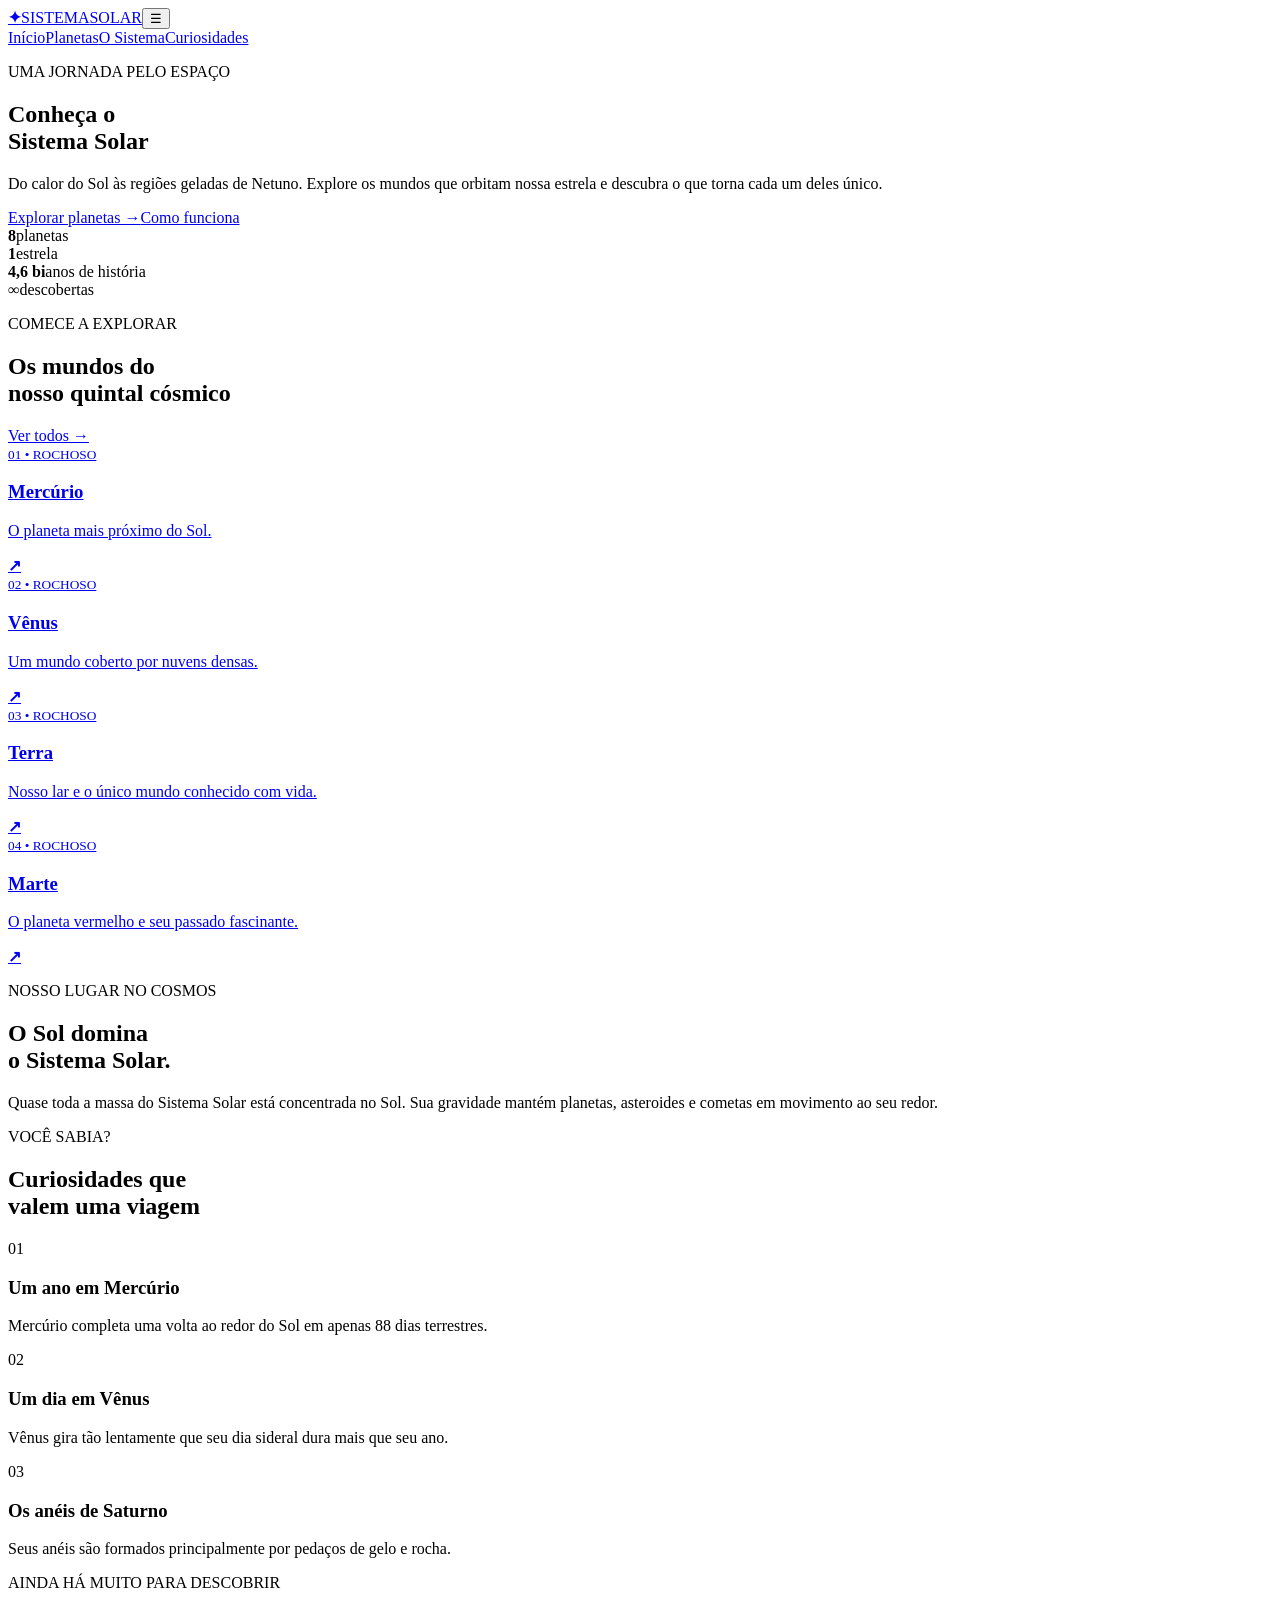
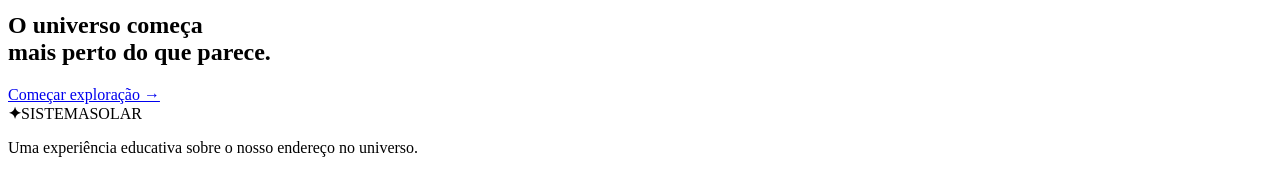
==== index.html @ b1ca8a84 "feat: criar versão profissional do Sistema Solar" ====
<!DOCTYPE html>
<html lang="pt-BR">
<head><meta charset="UTF-8"><meta name="viewport" content="width=device-width,initial-scale=1.0"><meta name="description" content="Explore o Sistema Solar."><title>Sistema Solar | Explore o Universo</title><link rel="stylesheet" href="css/style.css"></head>
<body>
<header class="topbar"><a class="brand" href="index.html"><b>✦</b><span>SISTEMA<span>SOLAR</span></span></a><button class="menu-toggle">☰</button><nav class="nav"><a class="active" href="index.html">Início</a><a href="planetas.html">Planetas</a><a href="#sistema">O Sistema</a><a href="#curiosidades">Curiosidades</a></nav></header>
<main>
<section class="hero"><div class="stars"></div><div class="hero-content"><p class="eyebrow">UMA JORNADA PELO ESPAÇO</p><h1>Conheça o<br><strong>Sistema Solar</strong></h1><p class="hero-text">Do calor do Sol às regiões geladas de Netuno. Explore os mundos que orbitam nossa estrela e descubra o que torna cada um deles único.</p><div class="hero-actions"><a class="btn primary" href="planetas.html">Explorar planetas →</a><a class="btn ghost" href="#sistema">Como funciona</a></div></div><div class="hero-system"><div class="orbit o1"><i class="planet mercury"></i></div><div class="orbit o2"><i class="planet venus"></i></div><div class="orbit o3"><i class="planet earth"></i></div><div class="orbit o4"><i class="planet mars"></i></div><div class="sun"></div></div></section>
<section class="stats reveal" id="sistema"><div><strong>8</strong><span>planetas</span></div><div><strong>1</strong><span>estrela</span></div><div><strong>4,6 bi</strong><span>anos de história</span></div><div><strong>∞</strong><span>descobertas</span></div></section>
<section class="section reveal"><div class="section-heading"><div><p class="eyebrow">COMECE A EXPLORAR</p><h2>Os mundos do<br><span>nosso quintal cósmico</span></h2></div><a class="text-link" href="planetas.html">Ver todos →</a></div><div class="planet-grid">
<a class="planet-card" href="planetas.html#mercurio"><div class="planet large mercury"></div><div><small>01 • ROCHOSO</small><h3>Mercúrio</h3><p>O planeta mais próximo do Sol.</p></div><b>↗</b></a>
<a class="planet-card" href="planetas.html#venus"><div class="planet large venus"></div><div><small>02 • ROCHOSO</small><h3>Vênus</h3><p>Um mundo coberto por nuvens densas.</p></div><b>↗</b></a>
<a class="planet-card featured" href="planetas.html#terra"><div class="planet large earth"></div><div><small>03 • ROCHOSO</small><h3>Terra</h3><p>Nosso lar e o único mundo conhecido com vida.</p></div><b>↗</b></a>
<a class="planet-card" href="planetas.html#marte"><div class="planet large mars"></div><div><small>04 • ROCHOSO</small><h3>Marte</h3><p>O planeta vermelho e seu passado fascinante.</p></div><b>↗</b></a></div></section>
<section class="feature reveal"><div><p class="eyebrow">NOSSO LUGAR NO COSMOS</p><h2>O Sol domina<br><span>o Sistema Solar.</span></h2><p>Quase toda a massa do Sistema Solar está concentrada no Sol. Sua gravidade mantém planetas, asteroides e cometas em movimento ao seu redor.</p></div><div class="sun huge"></div></section>
<section class="section reveal" id="curiosidades"><div class="section-heading"><div><p class="eyebrow">VOCÊ SABIA?</p><h2>Curiosidades que<br><span>valem uma viagem</span></h2></div></div><div class="facts"><article><span>01</span><h3>Um ano em Mercúrio</h3><p>Mercúrio completa uma volta ao redor do Sol em apenas 88 dias terrestres.</p></article><article><span>02</span><h3>Um dia em Vênus</h3><p>Vênus gira tão lentamente que seu dia sideral dura mais que seu ano.</p></article><article><span>03</span><h3>Os anéis de Saturno</h3><p>Seus anéis são formados principalmente por pedaços de gelo e rocha.</p></article></div></section>
<section class="cta reveal"><p class="eyebrow">AINDA HÁ MUITO PARA DESCOBRIR</p><h2>O universo começa<br><span>mais perto do que parece.</span></h2><a class="btn primary" href="planetas.html">Começar exploração →</a></section></main>
<footer><div class="brand"><b>✦</b><span>SISTEMA<span>SOLAR</span></span></div><p>Uma experiência educativa sobre o nosso endereço no universo.</p></footer><script src="js/app.js"></script></body></html>
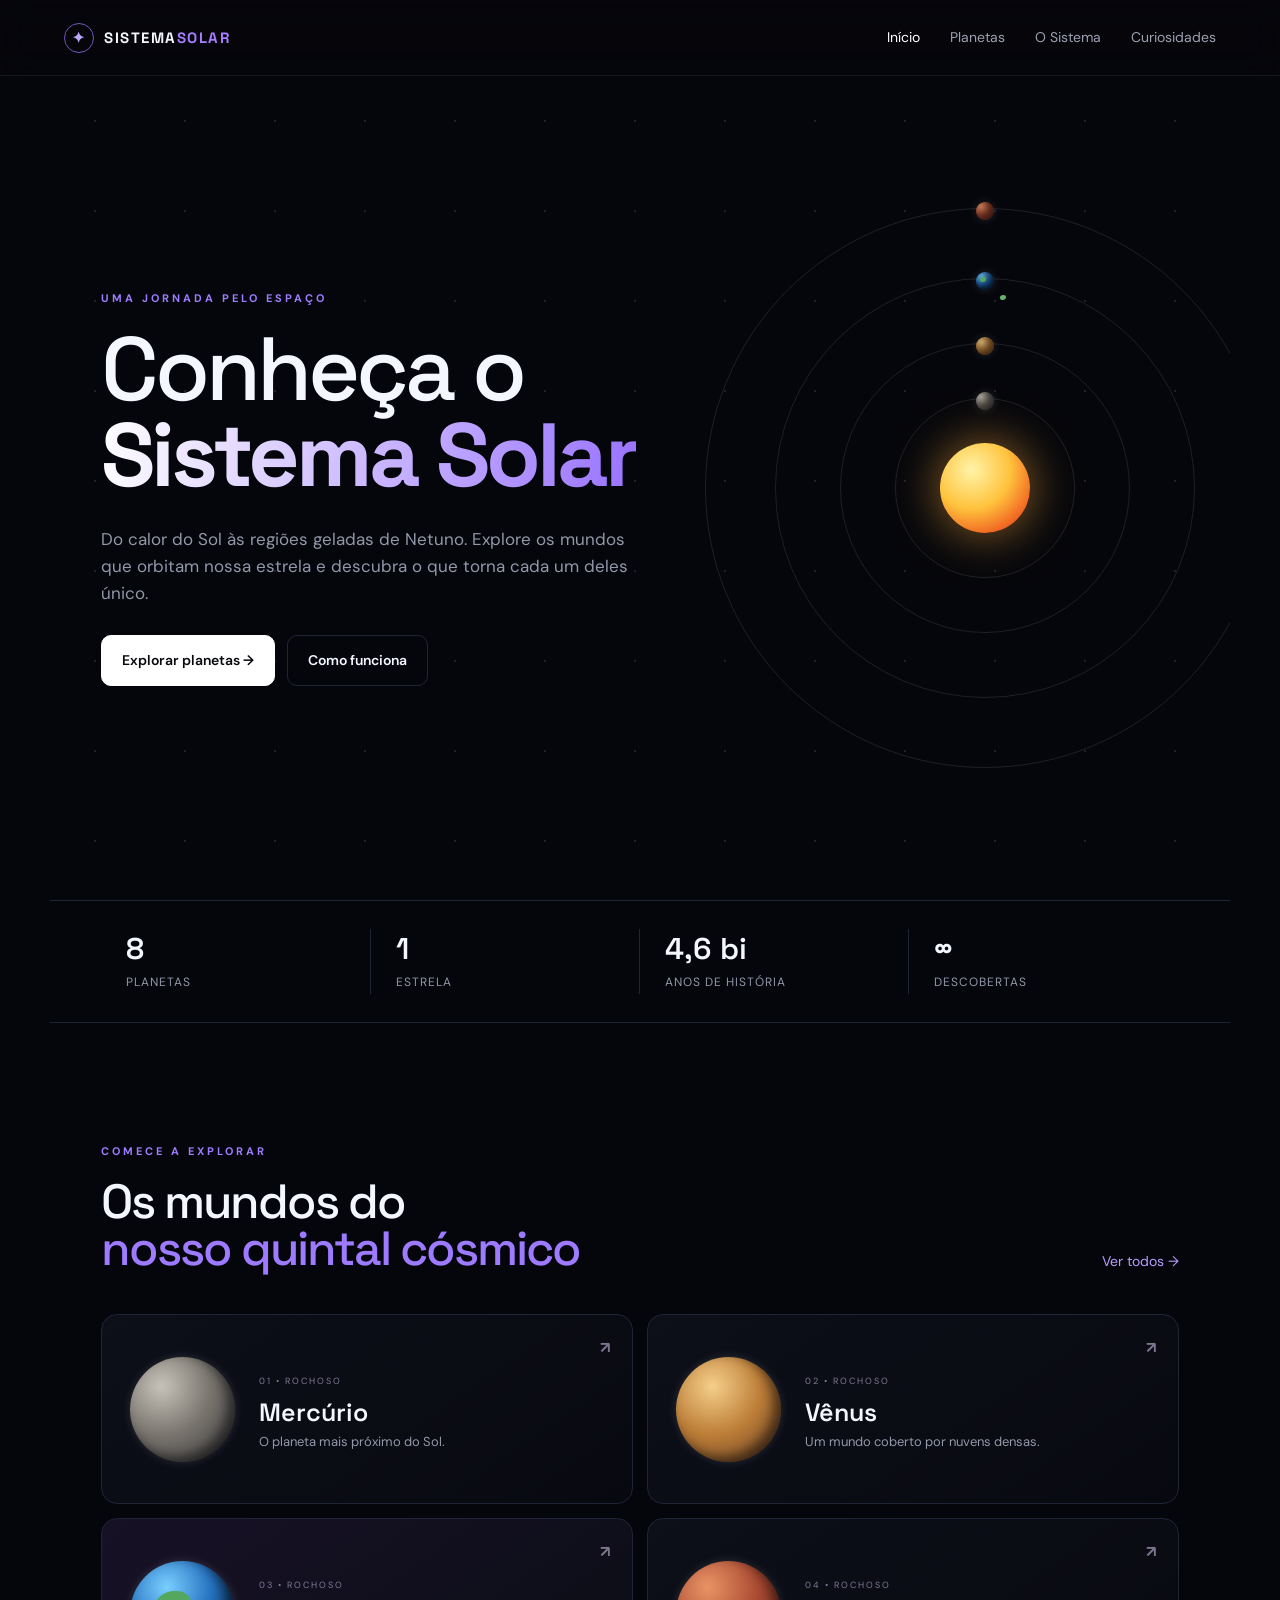
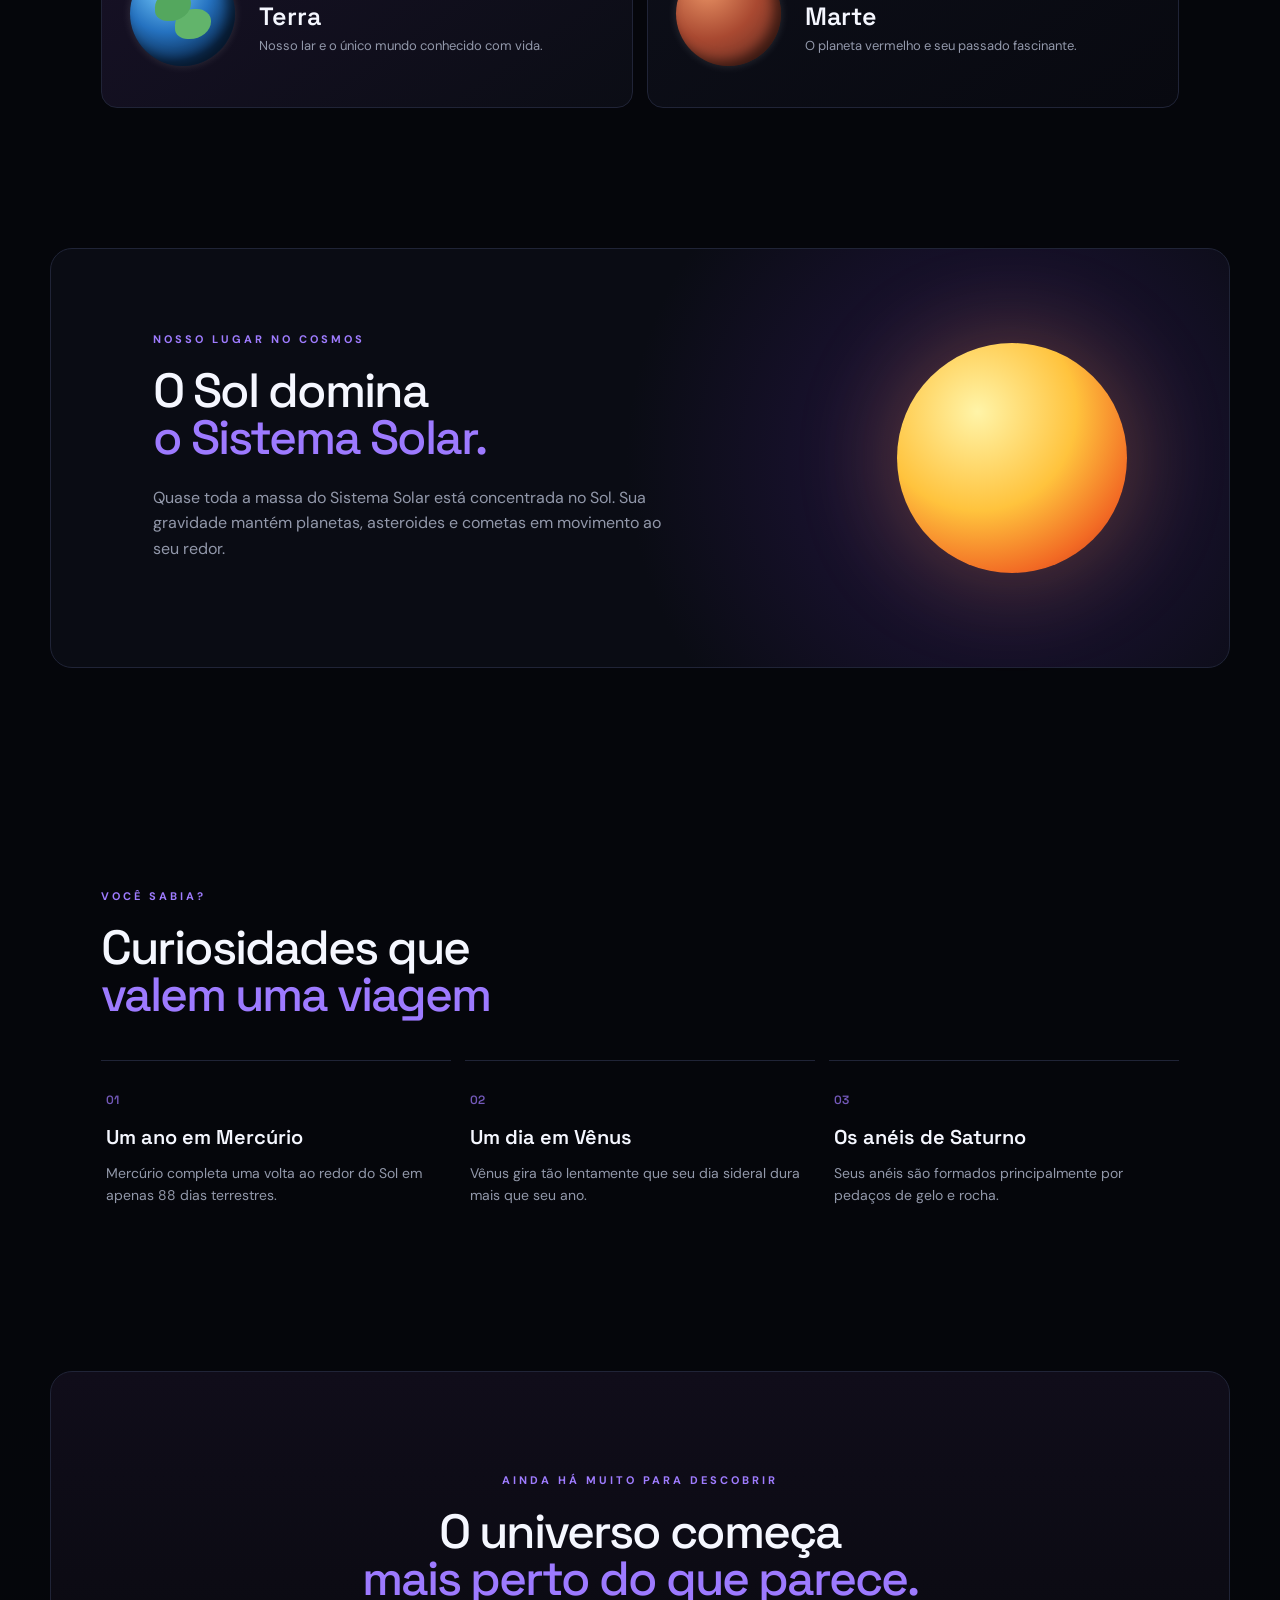
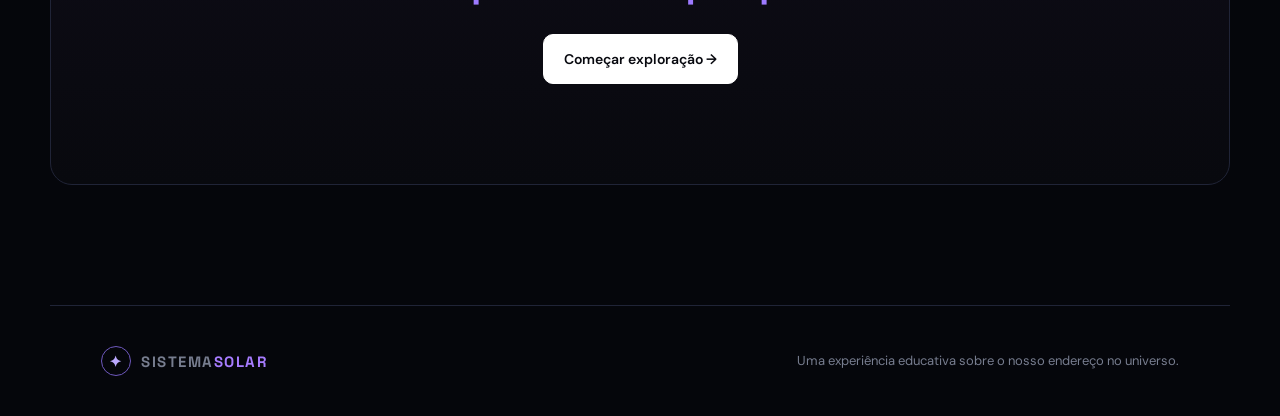
==== commit 4171a918: "feat: ativar instalação PWA e cache offline" ====
--- a/index.html
+++ b/index.html
@@ -1,17 +1,13 @@
 <!DOCTYPE html>
 <html lang="pt-BR">
-<head><meta charset="UTF-8"><meta name="viewport" content="width=device-width,initial-scale=1.0"><meta name="description" content="Explore o Sistema Solar."><title>Sistema Solar | Explore o Universo</title><link rel="stylesheet" href="css/style.css"></head>
+<head><meta charset="UTF-8"><meta name="viewport" content="width=device-width,initial-scale=1.0"><meta name="description" content="Explore o Sistema Solar."><meta name="theme-color" content="#05060b"><link rel="manifest" href="manifest.json"><title>Sistema Solar | Explore o Universo</title><link rel="stylesheet" href="css/style.css"></head>
 <body>
 <header class="topbar"><a class="brand" href="index.html"><b>✦</b><span>SISTEMA<span>SOLAR</span></span></a><button class="menu-toggle">☰</button><nav class="nav"><a class="active" href="index.html">Início</a><a href="planetas.html">Planetas</a><a href="#sistema">O Sistema</a><a href="#curiosidades">Curiosidades</a></nav></header>
 <main>
 <section class="hero"><div class="stars"></div><div class="hero-content"><p class="eyebrow">UMA JORNADA PELO ESPAÇO</p><h1>Conheça o<br><strong>Sistema Solar</strong></h1><p class="hero-text">Do calor do Sol às regiões geladas de Netuno. Explore os mundos que orbitam nossa estrela e descubra o que torna cada um deles único.</p><div class="hero-actions"><a class="btn primary" href="planetas.html">Explorar planetas →</a><a class="btn ghost" href="#sistema">Como funciona</a></div></div><div class="hero-system"><div class="orbit o1"><i class="planet mercury"></i></div><div class="orbit o2"><i class="planet venus"></i></div><div class="orbit o3"><i class="planet earth"></i></div><div class="orbit o4"><i class="planet mars"></i></div><div class="sun"></div></div></section>
 <section class="stats reveal" id="sistema"><div><strong>8</strong><span>planetas</span></div><div><strong>1</strong><span>estrela</span></div><div><strong>4,6 bi</strong><span>anos de história</span></div><div><strong>∞</strong><span>descobertas</span></div></section>
-<section class="section reveal"><div class="section-heading"><div><p class="eyebrow">COMECE A EXPLORAR</p><h2>Os mundos do<br><span>nosso quintal cósmico</span></h2></div><a class="text-link" href="planetas.html">Ver todos →</a></div><div class="planet-grid">
-<a class="planet-card" href="planetas.html#mercurio"><div class="planet large mercury"></div><div><small>01 • ROCHOSO</small><h3>Mercúrio</h3><p>O planeta mais próximo do Sol.</p></div><b>↗</b></a>
-<a class="planet-card" href="planetas.html#venus"><div class="planet large venus"></div><div><small>02 • ROCHOSO</small><h3>Vênus</h3><p>Um mundo coberto por nuvens densas.</p></div><b>↗</b></a>
-<a class="planet-card featured" href="planetas.html#terra"><div class="planet large earth"></div><div><small>03 • ROCHOSO</small><h3>Terra</h3><p>Nosso lar e o único mundo conhecido com vida.</p></div><b>↗</b></a>
-<a class="planet-card" href="planetas.html#marte"><div class="planet large mars"></div><div><small>04 • ROCHOSO</small><h3>Marte</h3><p>O planeta vermelho e seu passado fascinante.</p></div><b>↗</b></a></div></section>
+<section class="section reveal"><div class="section-heading"><div><p class="eyebrow">COMECE A EXPLORAR</p><h2>Os mundos do<br><span>nosso quintal cósmico</span></h2></div><a class="text-link" href="planetas.html">Ver todos →</a></div><div class="planet-grid"><a class="planet-card" href="planetas.html#mercurio"><div class="planet large mercury"></div><div><small>01 • ROCHOSO</small><h3>Mercúrio</h3><p>O planeta mais próximo do Sol.</p></div><b>↗</b></a><a class="planet-card" href="planetas.html#venus"><div class="planet large venus"></div><div><small>02 • ROCHOSO</small><h3>Vênus</h3><p>Um mundo coberto por nuvens densas.</p></div><b>↗</b></a><a class="planet-card featured" href="planetas.html#terra"><div class="planet large earth"></div><div><small>03 • ROCHOSO</small><h3>Terra</h3><p>Nosso lar e o único mundo conhecido com vida.</p></div><b>↗</b></a><a class="planet-card" href="planetas.html#marte"><div class="planet large mars"></div><div><small>04 • ROCHOSO</small><h3>Marte</h3><p>O planeta vermelho e seu passado fascinante.</p></div><b>↗</b></a></div></section>
 <section class="feature reveal"><div><p class="eyebrow">NOSSO LUGAR NO COSMOS</p><h2>O Sol domina<br><span>o Sistema Solar.</span></h2><p>Quase toda a massa do Sistema Solar está concentrada no Sol. Sua gravidade mantém planetas, asteroides e cometas em movimento ao seu redor.</p></div><div class="sun huge"></div></section>
 <section class="section reveal" id="curiosidades"><div class="section-heading"><div><p class="eyebrow">VOCÊ SABIA?</p><h2>Curiosidades que<br><span>valem uma viagem</span></h2></div></div><div class="facts"><article><span>01</span><h3>Um ano em Mercúrio</h3><p>Mercúrio completa uma volta ao redor do Sol em apenas 88 dias terrestres.</p></article><article><span>02</span><h3>Um dia em Vênus</h3><p>Vênus gira tão lentamente que seu dia sideral dura mais que seu ano.</p></article><article><span>03</span><h3>Os anéis de Saturno</h3><p>Seus anéis são formados principalmente por pedaços de gelo e rocha.</p></article></div></section>
 <section class="cta reveal"><p class="eyebrow">AINDA HÁ MUITO PARA DESCOBRIR</p><h2>O universo começa<br><span>mais perto do que parece.</span></h2><a class="btn primary" href="planetas.html">Começar exploração →</a></section></main>
-<footer><div class="brand"><b>✦</b><span>SISTEMA<span>SOLAR</span></span></div><p>Uma experiência educativa sobre o nosso endereço no universo.</p></footer><script src="js/app.js"></script></body></html>+<footer><div class="brand"><b>✦</b><span>SISTEMA<span>SOLAR</span></span></div><p>Uma experiência educativa sobre o nosso endereço no universo.</p></footer><script src="js/app.js"></script><script>if('serviceWorker' in navigator)window.addEventListener('load',()=>navigator.serviceWorker.register('service-worker.js'));</script></body></html>
--- a/css/style.css
+++ b/css/style.css
@@ -0,0 +1 @@
+@import url('https://fonts.googleapis.com/css2?family=DM+Sans:wght@400;500;600;700&family=Space+Grotesk:wght@400;500;600;700&display=swap');:root{--bg:#05060b;--panel:#0b0d16;--text:#f5f7ff;--muted:#9298aa;--line:#202437;--accent:#9d6cff;--max:1180px}*{box-sizing:border-box;margin:0;padding:0}html{scroll-behavior:smooth}body{font-family:'DM Sans',sans-serif;background:var(--bg);color:var(--text);line-height:1.6;overflow-x:hidden}a{color:inherit;text-decoration:none}.topbar{height:76px;display:flex;align-items:center;justify-content:space-between;padding:0 5%;border-bottom:1px solid #ffffff12;background:#05060bcc;backdrop-filter:blur(18px);position:sticky;top:0;z-index:20}.brand{display:flex;align-items:center;gap:10px;font:700 15px 'Space Grotesk';letter-spacing:1.5px}.brand>span:last-child>span{color:#a77cff}.brand b{display:grid;place-items:center;width:30px;height:30px;border:1px solid #6e58bd;border-radius:50%;color:#bca9ff}.nav{display:flex;gap:30px}.nav a{font-size:14px;color:#9da2b3;transition:.2s}.nav a:hover,.nav a.active{color:#fff}.menu-toggle{display:none;background:none;border:0;color:#fff;font-size:25px}.hero{min-height:calc(100vh - 76px);position:relative;display:flex;align-items:center;max-width:var(--max);margin:auto;padding:70px 4%;overflow:hidden}.stars{position:absolute;inset:0;background-image:radial-gradient(#fff 1px,transparent 1px);background-size:90px 90px;opacity:.11}.hero-content{position:relative;z-index:2;width:54%}.eyebrow{font-size:11px;letter-spacing:3px;color:#9f7cff;font-weight:700;margin-bottom:18px}.hero h1,.page-hero h1{font:500 clamp(50px,7vw,92px)/.96 'Space Grotesk';letter-spacing:-4px}.hero h1 strong{font-weight:700;background:linear-gradient(100deg,#fff,#9872ff);-webkit-background-clip:text;color:transparent}.hero-text{max-width:540px;color:var(--muted);font-size:17px;margin:28px 0}.hero-actions{display:flex;gap:12px}.btn{display:inline-flex;align-items:center;gap:16px;padding:13px 20px;border-radius:10px;font-weight:600;font-size:14px;border:1px solid var(--line);transition:.25s}.btn.primary{background:#fff;color:#08090f;border-color:#fff}.btn.primary:hover{transform:translateY(-2px);box-shadow:0 12px 35px #8c68ff33}.btn.ghost:hover{border-color:#7f65ce;background:#111322}.hero-system{position:absolute;right:-80px;width:650px;height:650px}.sun{width:90px;height:90px;border-radius:50%;background:radial-gradient(circle at 35% 30%,#fff4a8,#ffc33d 45%,#f26a24 75%,#b92817);box-shadow:0 0 50px #ffad3c99}.hero-system .sun{position:absolute;left:280px;top:280px}.orbit{position:absolute;border:1px solid #ffffff1a;border-radius:50%;left:50%;top:50%;transform:translate(-50%,-50%);animation:spin 20s linear infinite}.orbit i{position:absolute;left:50%;top:-7px;transform:translateX(-50%)}.o1{width:180px;height:180px}.o2{width:290px;height:290px;animation-duration:30s}.o3{width:420px;height:420px;animation-duration:45s}.o4{width:560px;height:560px;animation-duration:65s}@keyframes spin{to{transform:translate(-50%,-50%) rotate(360deg)}}.planet{display:block;border-radius:50%;width:18px;height:18px;box-shadow:inset -7px -5px 12px #0008,0 0 10px #fff2}.planet.large{width:105px;height:105px;flex:none}.planet.xlarge{width:260px;height:260px;flex:none;box-shadow:inset -30px -25px 55px #0009,0 0 60px #ffffff0b}.mercury{background:radial-gradient(circle at 30% 28%,#c7c2b9,#77736c 48%,#35343a)}.venus{background:radial-gradient(circle at 35% 28%,#f5cf8a,#bc7d37 48%,#633d26)}.earth{background:radial-gradient(circle at 35% 25%,#79cfff,#2572c0 43%,#0d315b 72%);position:relative}.earth:after{content:'';position:absolute;width:34%;height:28%;background:#54a75e;border-radius:55% 40% 60% 35%;left:24%;top:29%;box-shadow:20px 18px #62b46b}.mars{background:radial-gradient(circle at 30% 25%,#e99365,#a94931 48%,#56261f)}.jupiter{background:linear-gradient(180deg,#cda986 0 13%,#80634e 14% 24%,#d8b891 25% 37%,#8d674f 38% 44%,#d6b28c 45% 61%,#9c7057 62% 71%,#d2b087 72%)}.saturn{background:radial-gradient(circle at 35% 30%,#e8c78e,#a88158 55%,#66503b)}.uranus{background:radial-gradient(circle at 35% 25%,#a9f3ef,#59b9c2 55%,#2b6675)}.neptune{background:radial-gradient(circle at 30% 25%,#5ca8ff,#3159b9 55%,#172a67)}.section{max-width:var(--max);margin:auto;padding:120px 4%}.stats{max-width:var(--max);margin:auto;border-top:1px solid var(--line);border-bottom:1px solid var(--line);display:grid;grid-template-columns:repeat(4,1fr);padding:28px 4%}.stats div{padding:0 25px;border-right:1px solid var(--line)}.stats div:last-child{border:0}.stats strong{display:block;font:600 30px 'Space Grotesk'}.stats span{font-size:12px;color:var(--muted);text-transform:uppercase;letter-spacing:1px}.section-heading{display:flex;justify-content:space-between;align-items:end;margin-bottom:42px}.section h2,.feature h2,.cta h2{font:500 48px/.98 'Space Grotesk';letter-spacing:-2px}.section h2 span,.feature h2 span,.cta h2 span,.page-hero h1 span{color:#9d7aff}.text-link{font-size:14px;color:#b79eff}.planet-grid{display:grid;grid-template-columns:repeat(2,1fr);gap:14px}.planet-card{min-height:190px;padding:28px;border:1px solid var(--line);border-radius:16px;background:linear-gradient(145deg,#0d0f19,#080910);display:flex;align-items:center;gap:24px;position:relative;overflow:hidden;transition:.3s}.planet-card:hover{transform:translateY(-5px);border-color:#504273}.planet-card.featured{background:linear-gradient(145deg,#171126,#0b0d15)}.planet-card small,.planet-detail small{font-size:9px;letter-spacing:2px;color:#817a96}.planet-card h3{font:600 25px 'Space Grotesk';margin:4px 0}.planet-card p{font-size:13px;color:var(--muted)}.planet-card>b{position:absolute;right:22px;top:20px;color:#7f748f}.feature{max-width:var(--max);margin:20px auto 100px;min-height:420px;padding:70px 8%;border:1px solid var(--line);border-radius:22px;background:radial-gradient(circle at 80% 50%,#231541 0,transparent 38%),#0a0c14;display:flex;align-items:center;justify-content:space-between}.feature>div:first-child{max-width:530px}.feature p:not(.eyebrow){color:var(--muted);margin:24px 0}.sun.huge{width:230px;height:230px;box-shadow:0 0 100px #ff9d3b55}.facts{display:grid;grid-template-columns:repeat(3,1fr);gap:14px}.facts article{border-top:1px solid var(--line);padding:25px 5px}.facts span{color:#7459ba;font:600 12px 'Space Grotesk'}.facts h3{font:600 20px 'Space Grotesk';margin:12px 0}.facts p{font-size:14px;color:var(--muted)}.cta{max-width:var(--max);margin:20px auto 120px;text-align:center;padding:100px 20px;border:1px solid var(--line);border-radius:22px;background:linear-gradient(180deg,#100d1a,#08090e)}.cta h2{margin-bottom:32px}.page-hero{max-width:var(--max);margin:auto;padding:110px 4% 80px;border-bottom:1px solid var(--line)}.page-hero p:last-child{max-width:550px;color:var(--muted);margin-top:25px}.planet-list{max-width:var(--max);margin:auto;padding:30px 4%}.planet-detail{min-height:560px;display:grid;grid-template-columns:42% 1fr;gap:9%;align-items:center;border-bottom:1px solid var(--line);scroll-margin-top:90px}.planet-detail.reverse{grid-template-columns:1fr 42%}.planet-detail.reverse .planet{order:2;justify-self:end}.planet-detail h2{font:600 54px 'Space Grotesk';letter-spacing:-2px;margin:6px 0 20px}.planet-detail p{color:var(--muted);max-width:570px}.data{display:flex;gap:10px;margin-top:28px;flex-wrap:wrap}.data b{font:600 14px 'Space Grotesk';background:#0e101a;border:1px solid var(--line);border-radius:10px;padding:13px 15px;min-width:115px}.data small{display:block;letter-spacing:0;color:#72788b;margin-top:3px}.reveal{opacity:0;transform:translateY(25px);transition:.7s}.reveal.show{opacity:1;transform:none}footer{border-top:1px solid var(--line);max-width:var(--max);margin:auto;padding:40px 4%;display:flex;align-items:center;justify-content:space-between;color:#777d8f;font-size:13px}@media(max-width:850px){.nav{display:none;position:absolute;top:76px;left:0;right:0;background:#080910;padding:20px 5%;flex-direction:column;border-bottom:1px solid var(--line)}.nav.open{display:flex}.menu-toggle{display:block}.hero{min-height:800px}.hero-content{width:100%;align-self:flex-start;padding-top:50px}.hero-system{opacity:.35;right:-250px;top:330px}.stats{grid-template-columns:repeat(2,1fr);gap:25px}.stats div:nth-child(2){border:0}.planet-grid,.facts{grid-template-columns:1fr}.feature{margin:0 4% 70px;padding:55px 30px}.feature>.sun{display:none}.section{padding:80px 4%}.section-heading{align-items:start;gap:20px}.section h2{font-size:39px}.planet-detail,.planet-detail.reverse{grid-template-columns:1fr;min-height:auto;padding:70px 0;gap:35px}.planet-detail .planet,.planet-detail.reverse .planet{order:0;justify-self:center}.planet-detail h2{font-size:45px}.xlarge{width:190px!important;height:190px!important}footer{flex-direction:column;align-items:flex-start;gap:14px}}@media(max-width:500px){.hero h1,.page-hero h1{font-size:52px;letter-spacing:-3px}.hero-text{font-size:15px}.hero-actions{flex-direction:column;align-items:flex-start}.planet-card{padding:20px;gap:15px}.planet-card .large{width:80px;height:80px}.section-heading .text-link{display:none}.stats{padding:22px 0}.stats div{padding:0 15px}.cta{margin:10px 4% 70px}.cta h2{font-size:38px}}
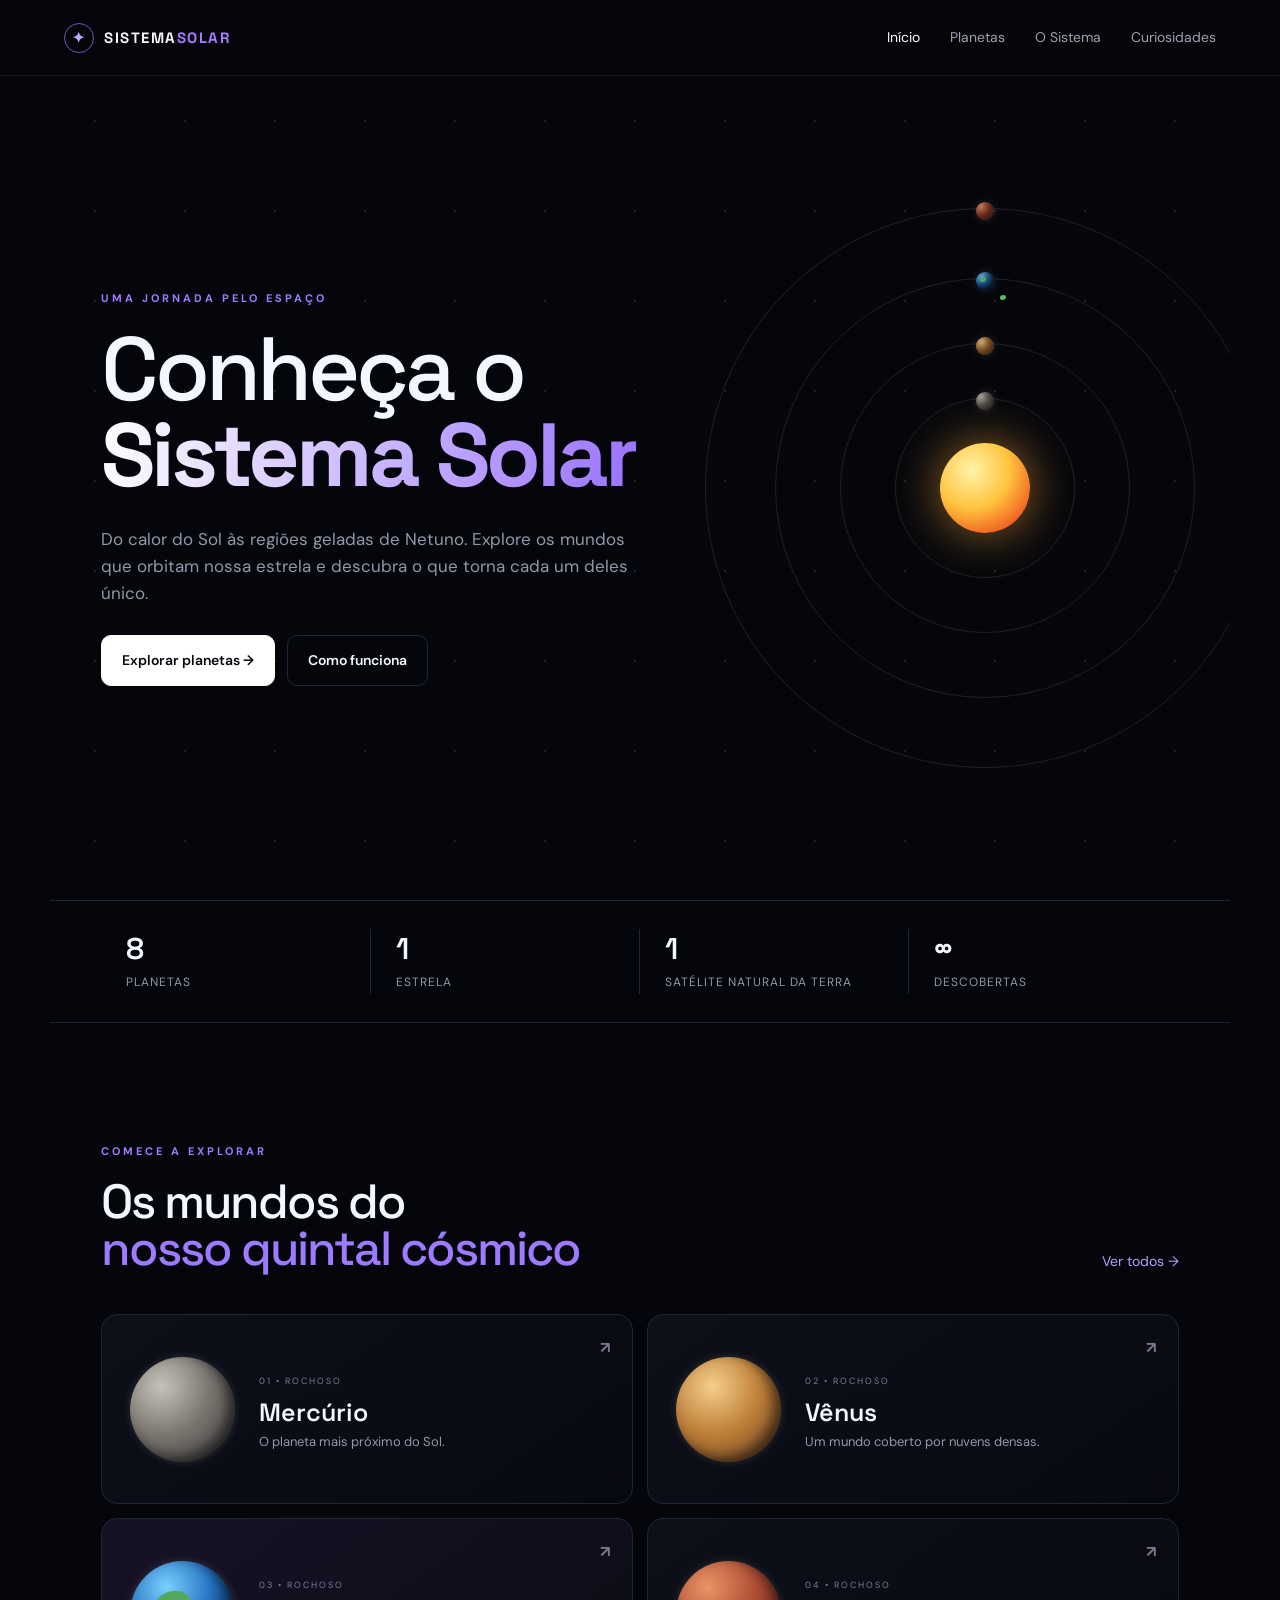
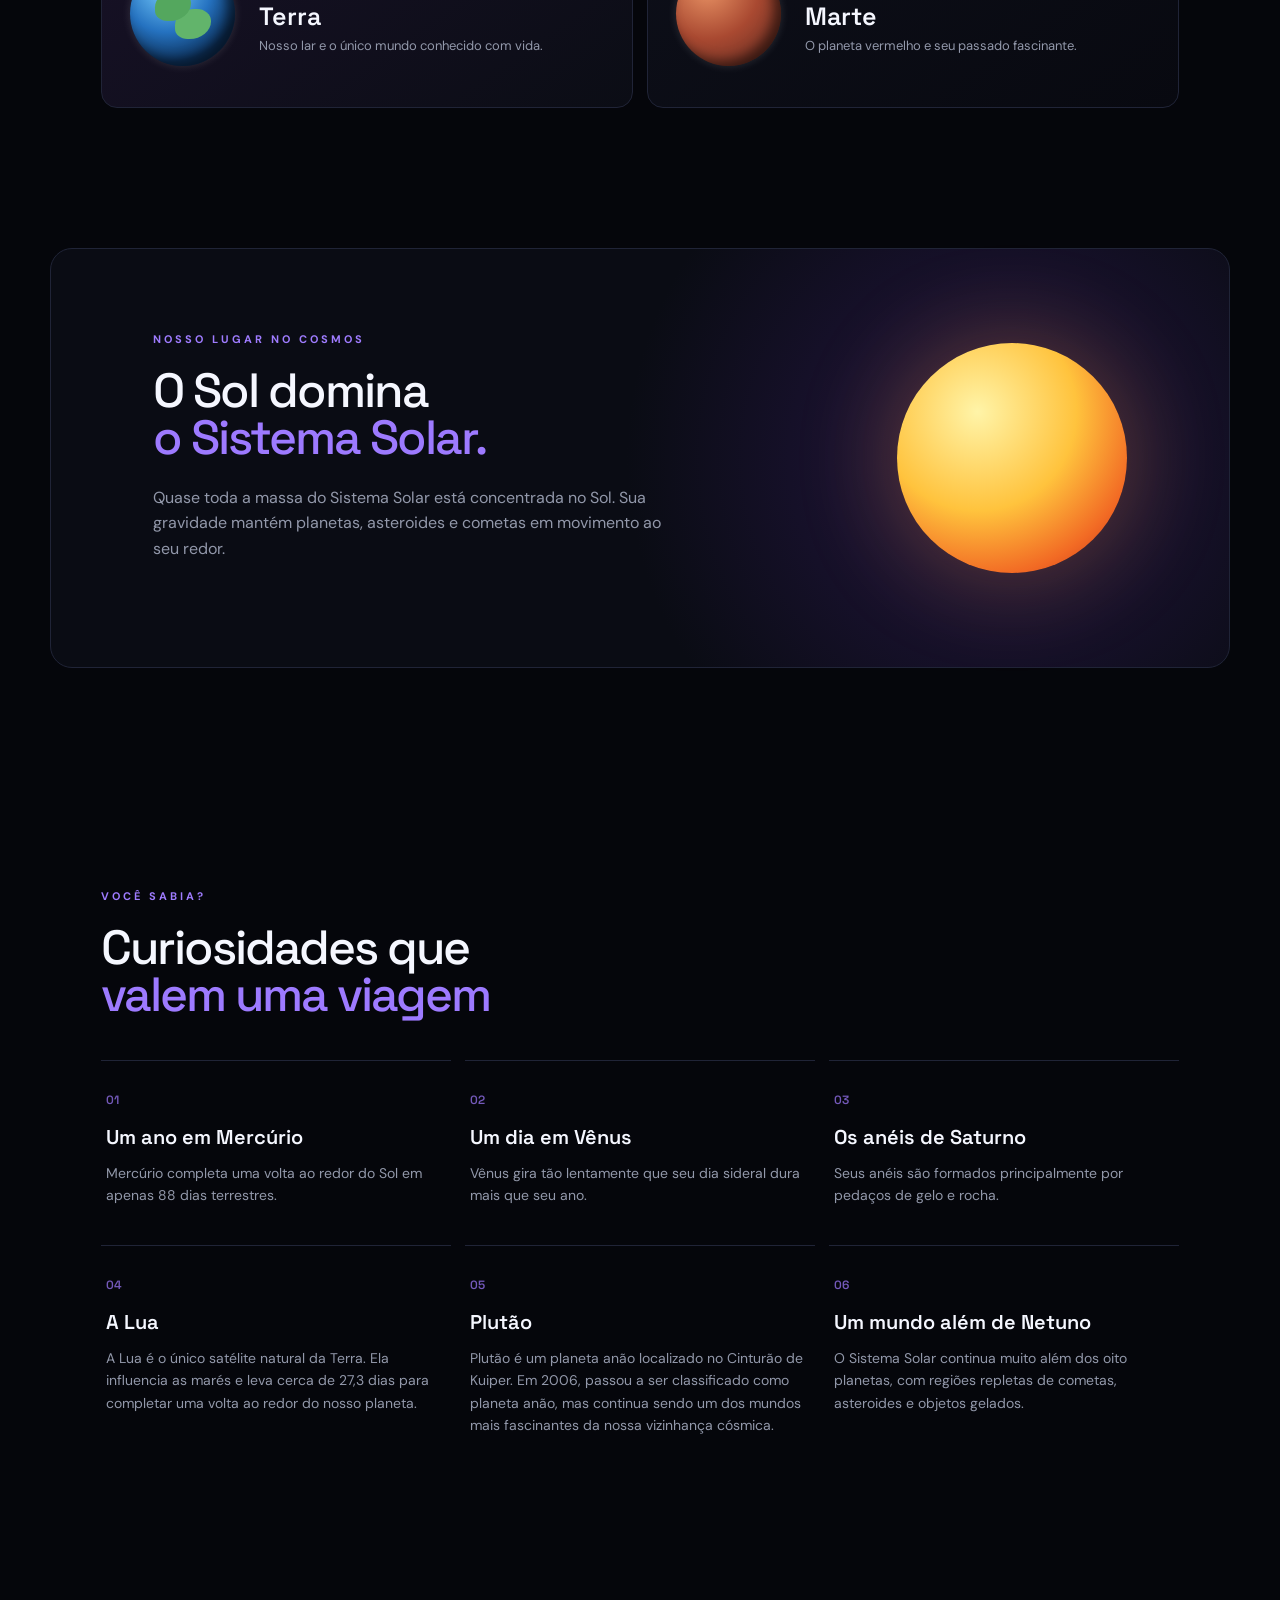
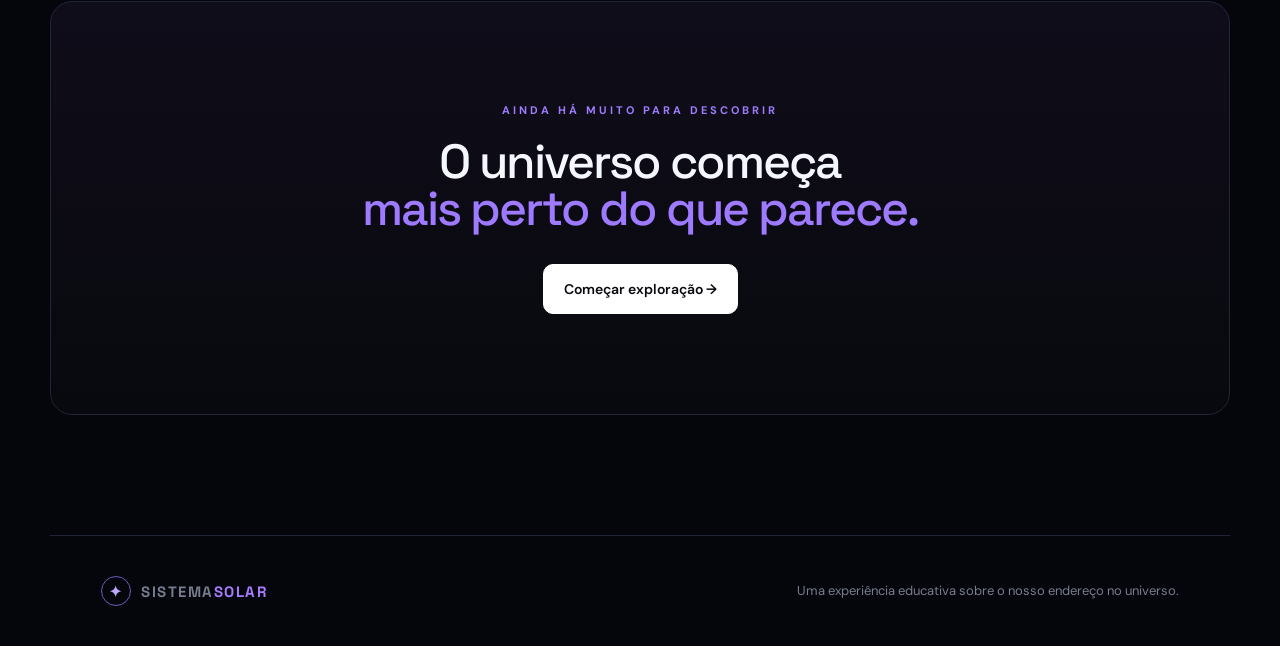
==== commit 98691a76: "feat: adicionar Lua e Plutao nas curiosidades" ====
--- a/index.html
+++ b/index.html
@@ -5,9 +5,9 @@
 <header class="topbar"><a class="brand" href="index.html"><b>✦</b><span>SISTEMA<span>SOLAR</span></span></a><button class="menu-toggle">☰</button><nav class="nav"><a class="active" href="index.html">Início</a><a href="planetas.html">Planetas</a><a href="#sistema">O Sistema</a><a href="#curiosidades">Curiosidades</a></nav></header>
 <main>
 <section class="hero"><div class="stars"></div><div class="hero-content"><p class="eyebrow">UMA JORNADA PELO ESPAÇO</p><h1>Conheça o<br><strong>Sistema Solar</strong></h1><p class="hero-text">Do calor do Sol às regiões geladas de Netuno. Explore os mundos que orbitam nossa estrela e descubra o que torna cada um deles único.</p><div class="hero-actions"><a class="btn primary" href="planetas.html">Explorar planetas →</a><a class="btn ghost" href="#sistema">Como funciona</a></div></div><div class="hero-system"><div class="orbit o1"><i class="planet mercury"></i></div><div class="orbit o2"><i class="planet venus"></i></div><div class="orbit o3"><i class="planet earth"></i></div><div class="orbit o4"><i class="planet mars"></i></div><div class="sun"></div></div></section>
-<section class="stats reveal" id="sistema"><div><strong>8</strong><span>planetas</span></div><div><strong>1</strong><span>estrela</span></div><div><strong>4,6 bi</strong><span>anos de história</span></div><div><strong>∞</strong><span>descobertas</span></div></section>
+<section class="stats reveal" id="sistema"><div><strong>8</strong><span>planetas</span></div><div><strong>1</strong><span>estrela</span></div><div><strong>1</strong><span>satélite natural da Terra</span></div><div><strong>∞</strong><span>descobertas</span></div></section>
 <section class="section reveal"><div class="section-heading"><div><p class="eyebrow">COMECE A EXPLORAR</p><h2>Os mundos do<br><span>nosso quintal cósmico</span></h2></div><a class="text-link" href="planetas.html">Ver todos →</a></div><div class="planet-grid"><a class="planet-card" href="planetas.html#mercurio"><div class="planet large mercury"></div><div><small>01 • ROCHOSO</small><h3>Mercúrio</h3><p>O planeta mais próximo do Sol.</p></div><b>↗</b></a><a class="planet-card" href="planetas.html#venus"><div class="planet large venus"></div><div><small>02 • ROCHOSO</small><h3>Vênus</h3><p>Um mundo coberto por nuvens densas.</p></div><b>↗</b></a><a class="planet-card featured" href="planetas.html#terra"><div class="planet large earth"></div><div><small>03 • ROCHOSO</small><h3>Terra</h3><p>Nosso lar e o único mundo conhecido com vida.</p></div><b>↗</b></a><a class="planet-card" href="planetas.html#marte"><div class="planet large mars"></div><div><small>04 • ROCHOSO</small><h3>Marte</h3><p>O planeta vermelho e seu passado fascinante.</p></div><b>↗</b></a></div></section>
 <section class="feature reveal"><div><p class="eyebrow">NOSSO LUGAR NO COSMOS</p><h2>O Sol domina<br><span>o Sistema Solar.</span></h2><p>Quase toda a massa do Sistema Solar está concentrada no Sol. Sua gravidade mantém planetas, asteroides e cometas em movimento ao seu redor.</p></div><div class="sun huge"></div></section>
-<section class="section reveal" id="curiosidades"><div class="section-heading"><div><p class="eyebrow">VOCÊ SABIA?</p><h2>Curiosidades que<br><span>valem uma viagem</span></h2></div></div><div class="facts"><article><span>01</span><h3>Um ano em Mercúrio</h3><p>Mercúrio completa uma volta ao redor do Sol em apenas 88 dias terrestres.</p></article><article><span>02</span><h3>Um dia em Vênus</h3><p>Vênus gira tão lentamente que seu dia sideral dura mais que seu ano.</p></article><article><span>03</span><h3>Os anéis de Saturno</h3><p>Seus anéis são formados principalmente por pedaços de gelo e rocha.</p></article></div></section>
+<section class="section reveal" id="curiosidades"><div class="section-heading"><div><p class="eyebrow">VOCÊ SABIA?</p><h2>Curiosidades que<br><span>valem uma viagem</span></h2></div></div><div class="facts"><article><span>01</span><h3>Um ano em Mercúrio</h3><p>Mercúrio completa uma volta ao redor do Sol em apenas 88 dias terrestres.</p></article><article><span>02</span><h3>Um dia em Vênus</h3><p>Vênus gira tão lentamente que seu dia sideral dura mais que seu ano.</p></article><article><span>03</span><h3>Os anéis de Saturno</h3><p>Seus anéis são formados principalmente por pedaços de gelo e rocha.</p></article><article><span>04</span><h3>A Lua</h3><p>A Lua é o único satélite natural da Terra. Ela influencia as marés e leva cerca de 27,3 dias para completar uma volta ao redor do nosso planeta.</p></article><article><span>05</span><h3>Plutão</h3><p>Plutão é um planeta anão localizado no Cinturão de Kuiper. Em 2006, passou a ser classificado como planeta anão, mas continua sendo um dos mundos mais fascinantes da nossa vizinhança cósmica.</p></article><article><span>06</span><h3>Um mundo além de Netuno</h3><p>O Sistema Solar continua muito além dos oito planetas, com regiões repletas de cometas, asteroides e objetos gelados.</p></article></div></section>
 <section class="cta reveal"><p class="eyebrow">AINDA HÁ MUITO PARA DESCOBRIR</p><h2>O universo começa<br><span>mais perto do que parece.</span></h2><a class="btn primary" href="planetas.html">Começar exploração →</a></section></main>
 <footer><div class="brand"><b>✦</b><span>SISTEMA<span>SOLAR</span></span></div><p>Uma experiência educativa sobre o nosso endereço no universo.</p></footer><script src="js/app.js"></script><script>if('serviceWorker' in navigator)window.addEventListener('load',()=>navigator.serviceWorker.register('service-worker.js'));</script></body></html>
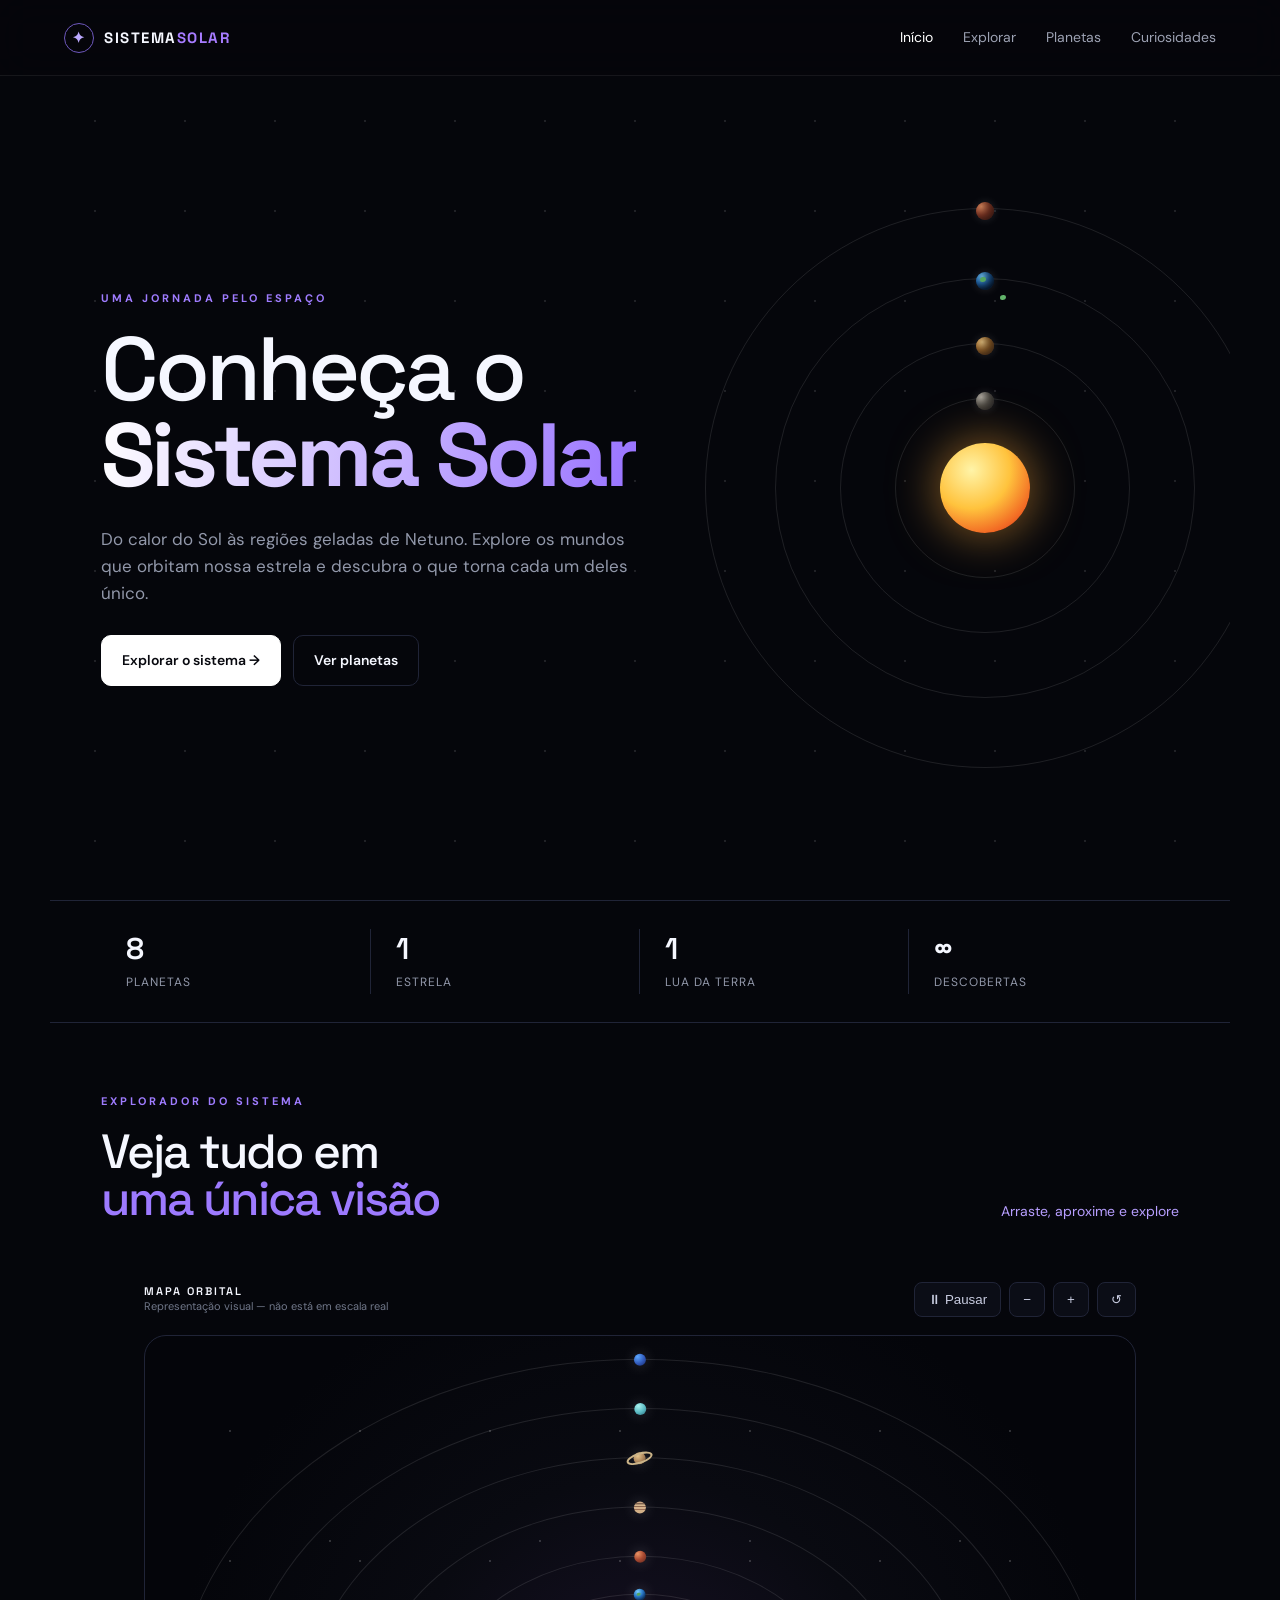
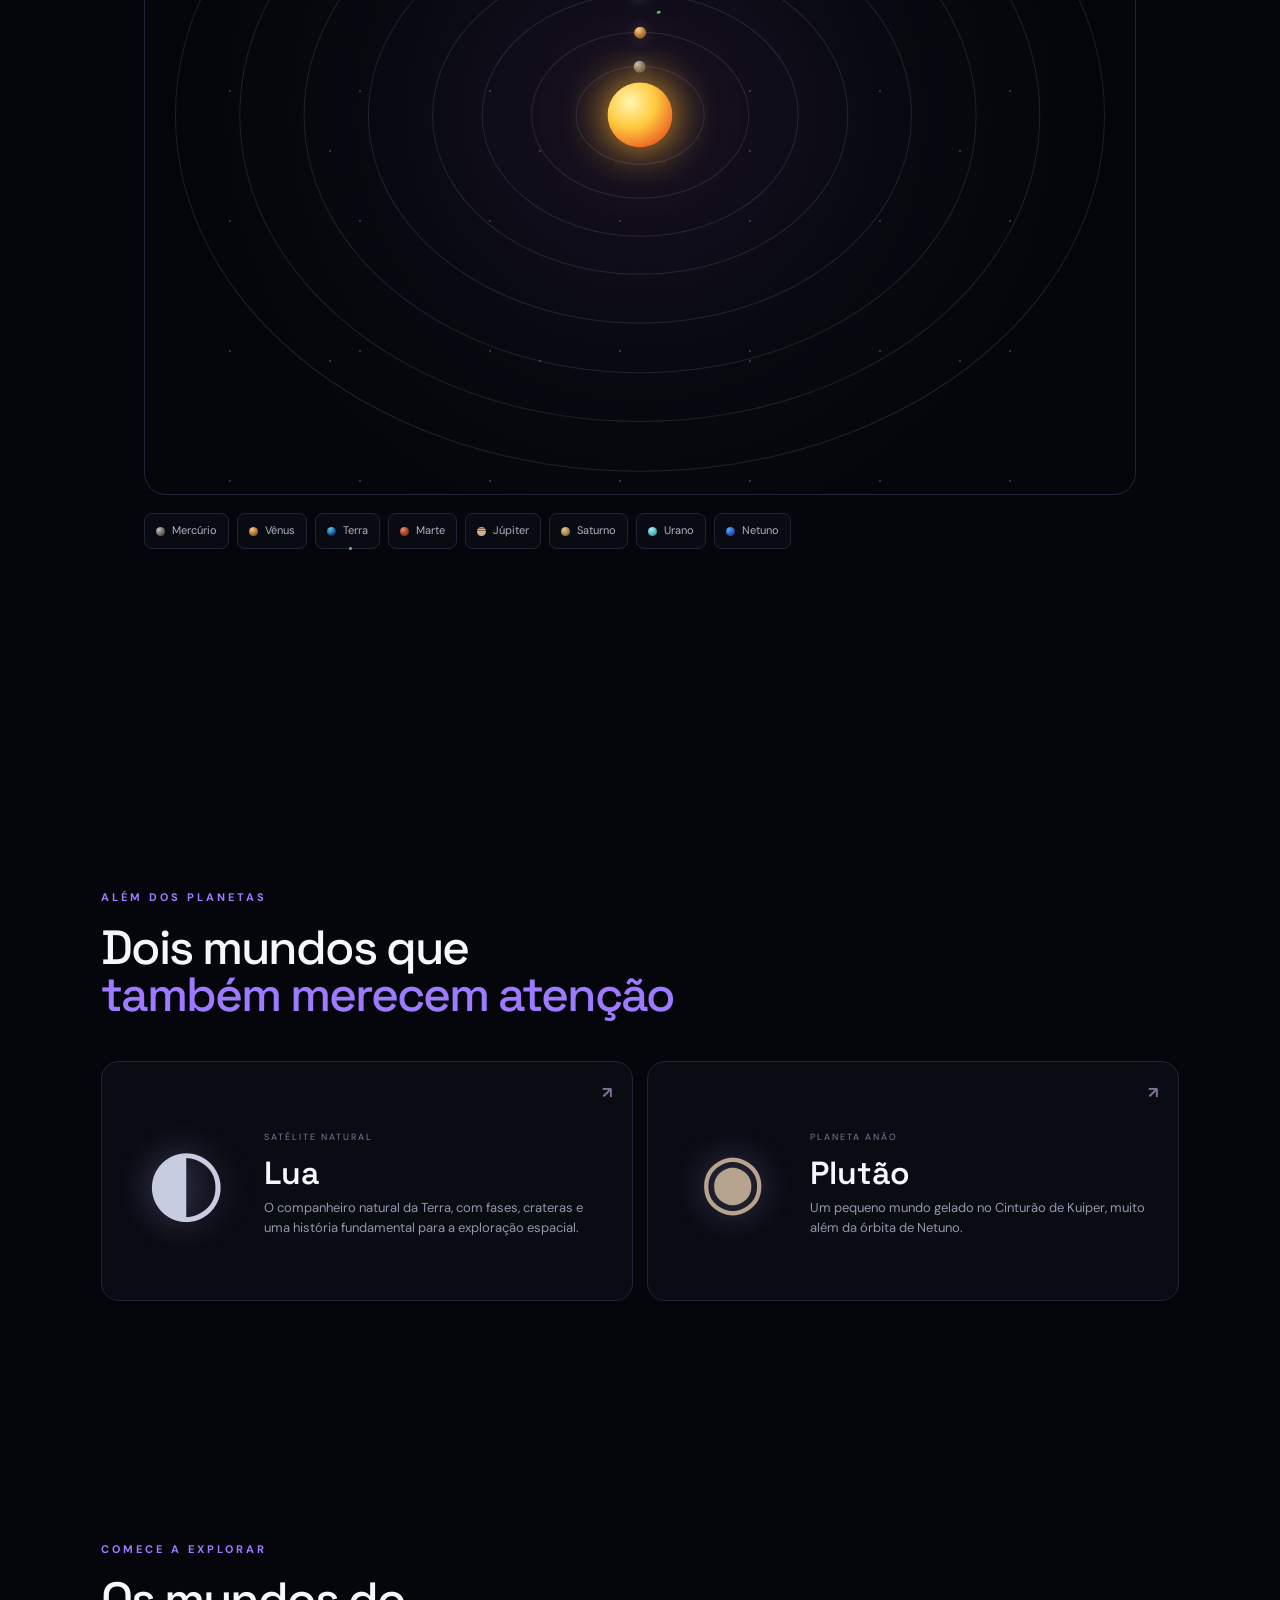
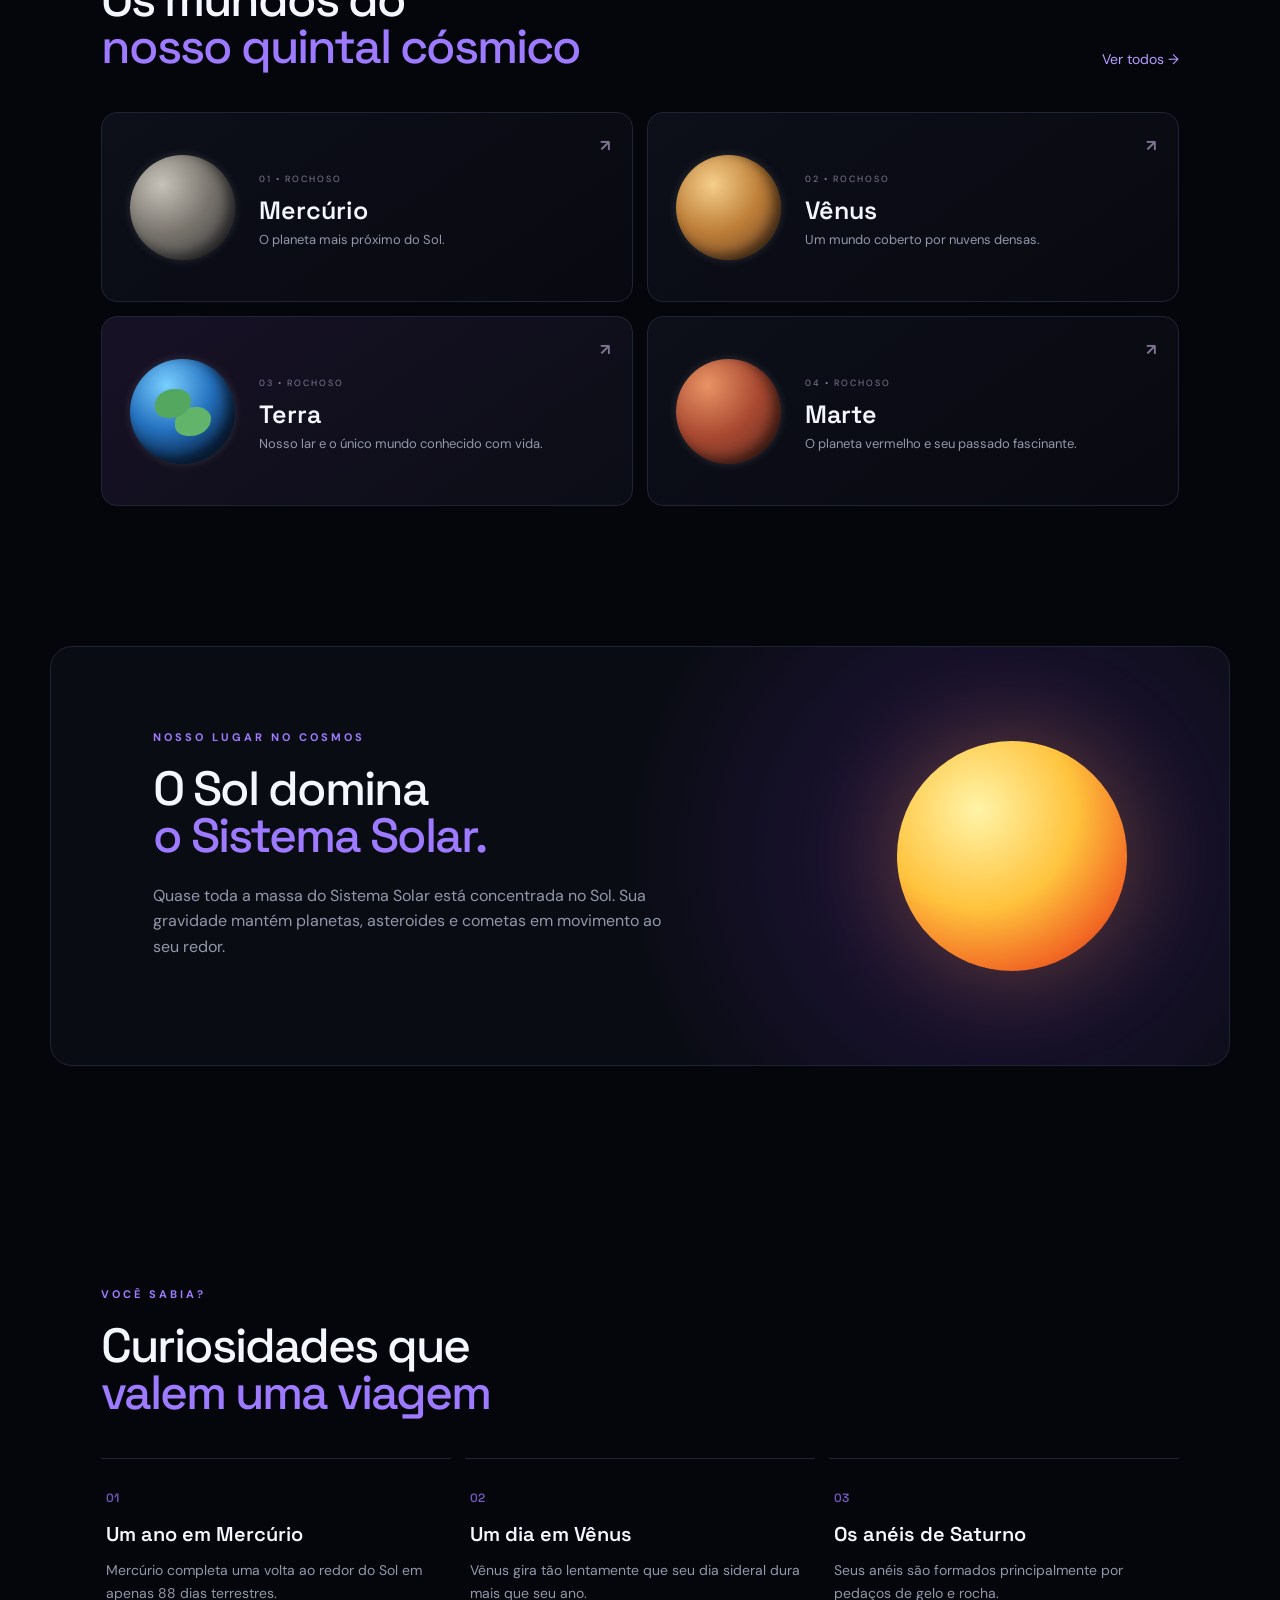
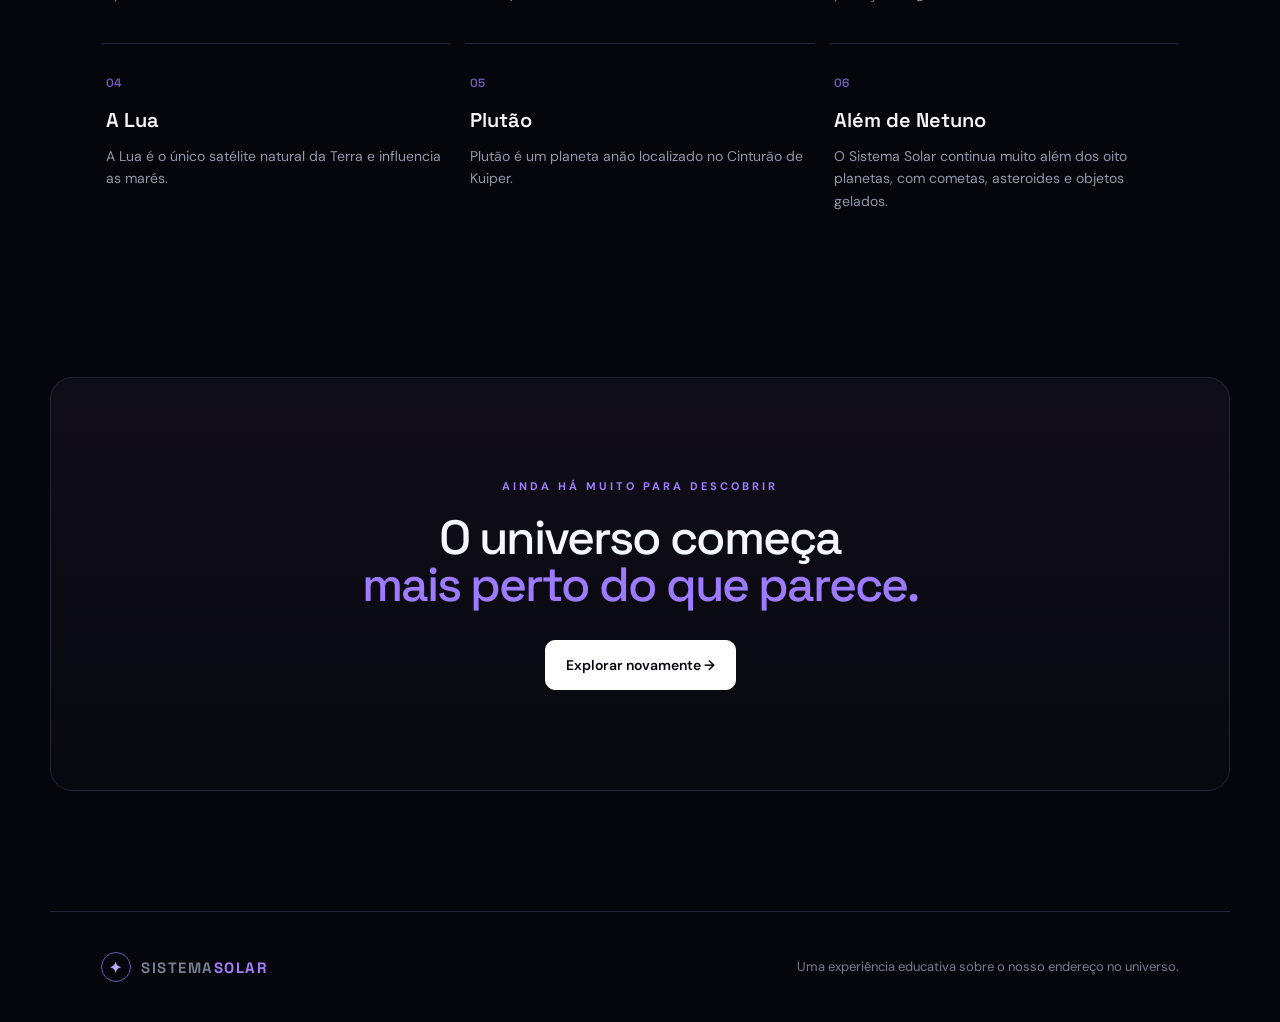
==== commit 129607d0: "feat: integrar explorador do sistema solar à página principal" ====
--- a/index.html
+++ b/index.html
@@ -1,13 +1,17 @@
 <!DOCTYPE html>
 <html lang="pt-BR">
-<head><meta charset="UTF-8"><meta name="viewport" content="width=device-width,initial-scale=1.0"><meta name="description" content="Explore o Sistema Solar."><meta name="theme-color" content="#05060b"><link rel="manifest" href="manifest.json"><title>Sistema Solar | Explore o Universo</title><link rel="stylesheet" href="css/style.css"></head>
+<head><meta charset="UTF-8"><meta name="viewport" content="width=device-width,initial-scale=1.0"><meta name="description" content="Explore o Sistema Solar em uma experiência interativa."><meta name="theme-color" content="#05060b"><link rel="manifest" href="manifest.json"><title>Sistema Solar | Explore o Universo</title><link rel="stylesheet" href="css/style.css"></head>
 <body>
-<header class="topbar"><a class="brand" href="index.html"><b>✦</b><span>SISTEMA<span>SOLAR</span></span></a><button class="menu-toggle">☰</button><nav class="nav"><a class="active" href="index.html">Início</a><a href="planetas.html">Planetas</a><a href="#sistema">O Sistema</a><a href="#curiosidades">Curiosidades</a></nav></header>
+<header class="topbar"><a class="brand" href="#inicio"><b>✦</b><span>SISTEMA<span>SOLAR</span></span></a><button class="menu-toggle">☰</button><nav class="nav"><a class="active" href="#inicio">Início</a><a href="#explorar">Explorar</a><a href="planetas.html">Planetas</a><a href="#curiosidades">Curiosidades</a></nav></header>
 <main>
-<section class="hero"><div class="stars"></div><div class="hero-content"><p class="eyebrow">UMA JORNADA PELO ESPAÇO</p><h1>Conheça o<br><strong>Sistema Solar</strong></h1><p class="hero-text">Do calor do Sol às regiões geladas de Netuno. Explore os mundos que orbitam nossa estrela e descubra o que torna cada um deles único.</p><div class="hero-actions"><a class="btn primary" href="planetas.html">Explorar planetas →</a><a class="btn ghost" href="#sistema">Como funciona</a></div></div><div class="hero-system"><div class="orbit o1"><i class="planet mercury"></i></div><div class="orbit o2"><i class="planet venus"></i></div><div class="orbit o3"><i class="planet earth"></i></div><div class="orbit o4"><i class="planet mars"></i></div><div class="sun"></div></div></section>
-<section class="stats reveal" id="sistema"><div><strong>8</strong><span>planetas</span></div><div><strong>1</strong><span>estrela</span></div><div><strong>1</strong><span>satélite natural da Terra</span></div><div><strong>∞</strong><span>descobertas</span></div></section>
+<section class="hero" id="inicio"><div class="stars"></div><div class="hero-content"><p class="eyebrow">UMA JORNADA PELO ESPAÇO</p><h1>Conheça o<br><strong>Sistema Solar</strong></h1><p class="hero-text">Do calor do Sol às regiões geladas de Netuno. Explore os mundos que orbitam nossa estrela e descubra o que torna cada um deles único.</p><div class="hero-actions"><a class="btn primary" href="#explorar">Explorar o sistema →</a><a class="btn ghost" href="planetas.html">Ver planetas</a></div></div><div class="hero-system"><div class="orbit o1"><i class="planet mercury"></i></div><div class="orbit o2"><i class="planet venus"></i></div><div class="orbit o3"><i class="planet earth"></i></div><div class="orbit o4"><i class="planet mars"></i></div><div class="sun"></div></div></section>
+<section class="stats reveal"><div><strong>8</strong><span>planetas</span></div><div><strong>1</strong><span>estrela</span></div><div><strong>1</strong><span>Lua da Terra</span></div><div><strong>∞</strong><span>descobertas</span></div></section>
+<section class="section system-info reveal" id="explorar"><div class="section-heading"><div><p class="eyebrow">EXPLORADOR DO SISTEMA</p><h2>Veja tudo em<br><span>uma única visão</span></h2></div><p class="text-link">Arraste, aproxime e explore</p></div><div class="space-map"><div class="map-toolbar"><div><b>MAPA ORBITAL</b><span>Representação visual — não está em escala real</span></div><button id="mapPause" type="button">⏸ Pausar</button><button id="mapZoomOut" type="button">−</button><button id="mapZoomIn" type="button">+</button><button id="mapReset" type="button">↺</button></div><div class="solar-map" id="solarMap"><div class="map-sun" title="Sol"></div><div class="map-orbit m1"><a class="map-planet mercury" href="planetas.html#mercurio" title="Mercúrio"></a></div><div class="map-orbit m2"><a class="map-planet venus" href="planetas.html#venus" title="Vênus"></a></div><div class="map-orbit m3"><a class="map-planet earth" href="planetas.html#terra" title="Terra"></a></div><div class="map-orbit m4"><a class="map-planet mars" href="planetas.html#marte" title="Marte"></a></div><div class="map-orbit m5"><a class="map-planet jupiter" href="planetas.html#jupiter" title="Júpiter"></a></div><div class="map-orbit m6"><a class="map-planet saturn" href="planetas.html#saturno" title="Saturno"></a></div><div class="map-orbit m7"><a class="map-planet uranus" href="planetas.html#urano" title="Urano"></a></div><div class="map-orbit m8"><a class="map-planet neptune" href="planetas.html#netuno" title="Netuno"></a></div></div><div class="map-legend"><a href="planetas.html#mercurio"><i class="mercury"></i>Mercúrio</a><a href="planetas.html#venus"><i class="venus"></i>Vênus</a><a href="planetas.html#terra"><i class="earth"></i>Terra</a><a href="planetas.html#marte"><i class="mars"></i>Marte</a><a href="planetas.html#jupiter"><i class="jupiter"></i>Júpiter</a><a href="planetas.html#saturno"><i class="saturn"></i>Saturno</a><a href="planetas.html#urano"><i class="uranus"></i>Urano</a><a href="planetas.html#netuno"><i class="neptune"></i>Netuno</a></div></div></section>
+<section class="section reveal"><div class="section-heading"><div><p class="eyebrow">ALÉM DOS PLANETAS</p><h2>Dois mundos que<br><span>também merecem atenção</span></h2></div></div><div class="special-grid"><a class="special-card" href="planetas.html#lua"><span>◐</span><div><small>SATÉLITE NATURAL</small><h3>Lua</h3><p>O companheiro natural da Terra, com fases, crateras e uma história fundamental para a exploração espacial.</p></div><b>↗</b></a><a class="special-card pluto" href="planetas.html#plutao"><span>◉</span><div><small>PLANETA ANÃO</small><h3>Plutão</h3><p>Um pequeno mundo gelado no Cinturão de Kuiper, muito além da órbita de Netuno.</p></div><b>↗</b></a></div></section>
 <section class="section reveal"><div class="section-heading"><div><p class="eyebrow">COMECE A EXPLORAR</p><h2>Os mundos do<br><span>nosso quintal cósmico</span></h2></div><a class="text-link" href="planetas.html">Ver todos →</a></div><div class="planet-grid"><a class="planet-card" href="planetas.html#mercurio"><div class="planet large mercury"></div><div><small>01 • ROCHOSO</small><h3>Mercúrio</h3><p>O planeta mais próximo do Sol.</p></div><b>↗</b></a><a class="planet-card" href="planetas.html#venus"><div class="planet large venus"></div><div><small>02 • ROCHOSO</small><h3>Vênus</h3><p>Um mundo coberto por nuvens densas.</p></div><b>↗</b></a><a class="planet-card featured" href="planetas.html#terra"><div class="planet large earth"></div><div><small>03 • ROCHOSO</small><h3>Terra</h3><p>Nosso lar e o único mundo conhecido com vida.</p></div><b>↗</b></a><a class="planet-card" href="planetas.html#marte"><div class="planet large mars"></div><div><small>04 • ROCHOSO</small><h3>Marte</h3><p>O planeta vermelho e seu passado fascinante.</p></div><b>↗</b></a></div></section>
 <section class="feature reveal"><div><p class="eyebrow">NOSSO LUGAR NO COSMOS</p><h2>O Sol domina<br><span>o Sistema Solar.</span></h2><p>Quase toda a massa do Sistema Solar está concentrada no Sol. Sua gravidade mantém planetas, asteroides e cometas em movimento ao seu redor.</p></div><div class="sun huge"></div></section>
-<section class="section reveal" id="curiosidades"><div class="section-heading"><div><p class="eyebrow">VOCÊ SABIA?</p><h2>Curiosidades que<br><span>valem uma viagem</span></h2></div></div><div class="facts"><article><span>01</span><h3>Um ano em Mercúrio</h3><p>Mercúrio completa uma volta ao redor do Sol em apenas 88 dias terrestres.</p></article><article><span>02</span><h3>Um dia em Vênus</h3><p>Vênus gira tão lentamente que seu dia sideral dura mais que seu ano.</p></article><article><span>03</span><h3>Os anéis de Saturno</h3><p>Seus anéis são formados principalmente por pedaços de gelo e rocha.</p></article><article><span>04</span><h3>A Lua</h3><p>A Lua é o único satélite natural da Terra. Ela influencia as marés e leva cerca de 27,3 dias para completar uma volta ao redor do nosso planeta.</p></article><article><span>05</span><h3>Plutão</h3><p>Plutão é um planeta anão localizado no Cinturão de Kuiper. Em 2006, passou a ser classificado como planeta anão, mas continua sendo um dos mundos mais fascinantes da nossa vizinhança cósmica.</p></article><article><span>06</span><h3>Um mundo além de Netuno</h3><p>O Sistema Solar continua muito além dos oito planetas, com regiões repletas de cometas, asteroides e objetos gelados.</p></article></div></section>
-<section class="cta reveal"><p class="eyebrow">AINDA HÁ MUITO PARA DESCOBRIR</p><h2>O universo começa<br><span>mais perto do que parece.</span></h2><a class="btn primary" href="planetas.html">Começar exploração →</a></section></main>
-<footer><div class="brand"><b>✦</b><span>SISTEMA<span>SOLAR</span></span></div><p>Uma experiência educativa sobre o nosso endereço no universo.</p></footer><script src="js/app.js"></script><script>if('serviceWorker' in navigator)window.addEventListener('load',()=>navigator.serviceWorker.register('service-worker.js'));</script></body></html>+<section class="section reveal" id="curiosidades"><div class="section-heading"><div><p class="eyebrow">VOCÊ SABIA?</p><h2>Curiosidades que<br><span>valem uma viagem</span></h2></div></div><div class="facts"><article><span>01</span><h3>Um ano em Mercúrio</h3><p>Mercúrio completa uma volta ao redor do Sol em apenas 88 dias terrestres.</p></article><article><span>02</span><h3>Um dia em Vênus</h3><p>Vênus gira tão lentamente que seu dia sideral dura mais que seu ano.</p></article><article><span>03</span><h3>Os anéis de Saturno</h3><p>Seus anéis são formados principalmente por pedaços de gelo e rocha.</p></article><article><span>04</span><h3>A Lua</h3><p>A Lua é o único satélite natural da Terra e influencia as marés.</p></article><article><span>05</span><h3>Plutão</h3><p>Plutão é um planeta anão localizado no Cinturão de Kuiper.</p></article><article><span>06</span><h3>Além de Netuno</h3><p>O Sistema Solar continua muito além dos oito planetas, com cometas, asteroides e objetos gelados.</p></article></div></section>
+<section class="cta reveal"><p class="eyebrow">AINDA HÁ MUITO PARA DESCOBRIR</p><h2>O universo começa<br><span>mais perto do que parece.</span></h2><a class="btn primary" href="#explorar">Explorar novamente →</a></section></main>
+<footer><div class="brand"><b>✦</b><span>SISTEMA<span>SOLAR</span></span></div><p>Uma experiência educativa sobre o nosso endereço no universo.</p></footer>
+<script src="js/app.js"></script><script>const map=document.getElementById('solarMap'),pause=document.getElementById('mapPause');let zoom=1,paused=false;if(pause){pause.onclick=()=>{paused=!paused;map.classList.toggle('paused',paused);pause.textContent=paused?'▶ Continuar':'⏸ Pausar'}}document.getElementById('mapZoomIn').onclick=()=>{zoom=Math.min(1.55,zoom+.12);map.style.transform='scale('+zoom+')'};document.getElementById('mapZoomOut').onclick=()=>{zoom=Math.max(.75,zoom-.12);map.style.transform='scale('+zoom+')'};document.getElementById('mapReset').onclick=()=>{zoom=1;map.style.transform='scale(1)';paused=false;map.classList.remove('paused');pause.textContent='⏸ Pausar'};if('serviceWorker'in navigator)window.addEventListener('load',()=>navigator.serviceWorker.register('service-worker.js'));</script>
+</body></html>
--- a/css/style.css
+++ b/css/style.css
@@ -1 +1,3 @@
-@import url('https://fonts.googleapis.com/css2?family=DM+Sans:wght@400;500;600;700&family=Space+Grotesk:wght@400;500;600;700&display=swap');:root{--bg:#05060b;--panel:#0b0d16;--text:#f5f7ff;--muted:#9298aa;--line:#202437;--accent:#9d6cff;--max:1180px}*{box-sizing:border-box;margin:0;padding:0}html{scroll-behavior:smooth}body{font-family:'DM Sans',sans-serif;background:var(--bg);color:var(--text);line-height:1.6;overflow-x:hidden}a{color:inherit;text-decoration:none}.topbar{height:76px;display:flex;align-items:center;justify-content:space-between;padding:0 5%;border-bottom:1px solid #ffffff12;background:#05060bcc;backdrop-filter:blur(18px);position:sticky;top:0;z-index:20}.brand{display:flex;align-items:center;gap:10px;font:700 15px 'Space Grotesk';letter-spacing:1.5px}.brand>span:last-child>span{color:#a77cff}.brand b{display:grid;place-items:center;width:30px;height:30px;border:1px solid #6e58bd;border-radius:50%;color:#bca9ff}.nav{display:flex;gap:30px}.nav a{font-size:14px;color:#9da2b3;transition:.2s}.nav a:hover,.nav a.active{color:#fff}.menu-toggle{display:none;background:none;border:0;color:#fff;font-size:25px}.hero{min-height:calc(100vh - 76px);position:relative;display:flex;align-items:center;max-width:var(--max);margin:auto;padding:70px 4%;overflow:hidden}.stars{position:absolute;inset:0;background-image:radial-gradient(#fff 1px,transparent 1px);background-size:90px 90px;opacity:.11}.hero-content{position:relative;z-index:2;width:54%}.eyebrow{font-size:11px;letter-spacing:3px;color:#9f7cff;font-weight:700;margin-bottom:18px}.hero h1,.page-hero h1{font:500 clamp(50px,7vw,92px)/.96 'Space Grotesk';letter-spacing:-4px}.hero h1 strong{font-weight:700;background:linear-gradient(100deg,#fff,#9872ff);-webkit-background-clip:text;color:transparent}.hero-text{max-width:540px;color:var(--muted);font-size:17px;margin:28px 0}.hero-actions{display:flex;gap:12px}.btn{display:inline-flex;align-items:center;gap:16px;padding:13px 20px;border-radius:10px;font-weight:600;font-size:14px;border:1px solid var(--line);transition:.25s}.btn.primary{background:#fff;color:#08090f;border-color:#fff}.btn.primary:hover{transform:translateY(-2px);box-shadow:0 12px 35px #8c68ff33}.btn.ghost:hover{border-color:#7f65ce;background:#111322}.hero-system{position:absolute;right:-80px;width:650px;height:650px}.sun{width:90px;height:90px;border-radius:50%;background:radial-gradient(circle at 35% 30%,#fff4a8,#ffc33d 45%,#f26a24 75%,#b92817);box-shadow:0 0 50px #ffad3c99}.hero-system .sun{position:absolute;left:280px;top:280px}.orbit{position:absolute;border:1px solid #ffffff1a;border-radius:50%;left:50%;top:50%;transform:translate(-50%,-50%);animation:spin 20s linear infinite}.orbit i{position:absolute;left:50%;top:-7px;transform:translateX(-50%)}.o1{width:180px;height:180px}.o2{width:290px;height:290px;animation-duration:30s}.o3{width:420px;height:420px;animation-duration:45s}.o4{width:560px;height:560px;animation-duration:65s}@keyframes spin{to{transform:translate(-50%,-50%) rotate(360deg)}}.planet{display:block;border-radius:50%;width:18px;height:18px;box-shadow:inset -7px -5px 12px #0008,0 0 10px #fff2}.planet.large{width:105px;height:105px;flex:none}.planet.xlarge{width:260px;height:260px;flex:none;box-shadow:inset -30px -25px 55px #0009,0 0 60px #ffffff0b}.mercury{background:radial-gradient(circle at 30% 28%,#c7c2b9,#77736c 48%,#35343a)}.venus{background:radial-gradient(circle at 35% 28%,#f5cf8a,#bc7d37 48%,#633d26)}.earth{background:radial-gradient(circle at 35% 25%,#79cfff,#2572c0 43%,#0d315b 72%);position:relative}.earth:after{content:'';position:absolute;width:34%;height:28%;background:#54a75e;border-radius:55% 40% 60% 35%;left:24%;top:29%;box-shadow:20px 18px #62b46b}.mars{background:radial-gradient(circle at 30% 25%,#e99365,#a94931 48%,#56261f)}.jupiter{background:linear-gradient(180deg,#cda986 0 13%,#80634e 14% 24%,#d8b891 25% 37%,#8d674f 38% 44%,#d6b28c 45% 61%,#9c7057 62% 71%,#d2b087 72%)}.saturn{background:radial-gradient(circle at 35% 30%,#e8c78e,#a88158 55%,#66503b)}.uranus{background:radial-gradient(circle at 35% 25%,#a9f3ef,#59b9c2 55%,#2b6675)}.neptune{background:radial-gradient(circle at 30% 25%,#5ca8ff,#3159b9 55%,#172a67)}.section{max-width:var(--max);margin:auto;padding:120px 4%}.stats{max-width:var(--max);margin:auto;border-top:1px solid var(--line);border-bottom:1px solid var(--line);display:grid;grid-template-columns:repeat(4,1fr);padding:28px 4%}.stats div{padding:0 25px;border-right:1px solid var(--line)}.stats div:last-child{border:0}.stats strong{display:block;font:600 30px 'Space Grotesk'}.stats span{font-size:12px;color:var(--muted);text-transform:uppercase;letter-spacing:1px}.section-heading{display:flex;justify-content:space-between;align-items:end;margin-bottom:42px}.section h2,.feature h2,.cta h2{font:500 48px/.98 'Space Grotesk';letter-spacing:-2px}.section h2 span,.feature h2 span,.cta h2 span,.page-hero h1 span{color:#9d7aff}.text-link{font-size:14px;color:#b79eff}.planet-grid{display:grid;grid-template-columns:repeat(2,1fr);gap:14px}.planet-card{min-height:190px;padding:28px;border:1px solid var(--line);border-radius:16px;background:linear-gradient(145deg,#0d0f19,#080910);display:flex;align-items:center;gap:24px;position:relative;overflow:hidden;transition:.3s}.planet-card:hover{transform:translateY(-5px);border-color:#504273}.planet-card.featured{background:linear-gradient(145deg,#171126,#0b0d15)}.planet-card small,.planet-detail small{font-size:9px;letter-spacing:2px;color:#817a96}.planet-card h3{font:600 25px 'Space Grotesk';margin:4px 0}.planet-card p{font-size:13px;color:var(--muted)}.planet-card>b{position:absolute;right:22px;top:20px;color:#7f748f}.feature{max-width:var(--max);margin:20px auto 100px;min-height:420px;padding:70px 8%;border:1px solid var(--line);border-radius:22px;background:radial-gradient(circle at 80% 50%,#231541 0,transparent 38%),#0a0c14;display:flex;align-items:center;justify-content:space-between}.feature>div:first-child{max-width:530px}.feature p:not(.eyebrow){color:var(--muted);margin:24px 0}.sun.huge{width:230px;height:230px;box-shadow:0 0 100px #ff9d3b55}.facts{display:grid;grid-template-columns:repeat(3,1fr);gap:14px}.facts article{border-top:1px solid var(--line);padding:25px 5px}.facts span{color:#7459ba;font:600 12px 'Space Grotesk'}.facts h3{font:600 20px 'Space Grotesk';margin:12px 0}.facts p{font-size:14px;color:var(--muted)}.cta{max-width:var(--max);margin:20px auto 120px;text-align:center;padding:100px 20px;border:1px solid var(--line);border-radius:22px;background:linear-gradient(180deg,#100d1a,#08090e)}.cta h2{margin-bottom:32px}.page-hero{max-width:var(--max);margin:auto;padding:110px 4% 80px;border-bottom:1px solid var(--line)}.page-hero p:last-child{max-width:550px;color:var(--muted);margin-top:25px}.planet-list{max-width:var(--max);margin:auto;padding:30px 4%}.planet-detail{min-height:560px;display:grid;grid-template-columns:42% 1fr;gap:9%;align-items:center;border-bottom:1px solid var(--line);scroll-margin-top:90px}.planet-detail.reverse{grid-template-columns:1fr 42%}.planet-detail.reverse .planet{order:2;justify-self:end}.planet-detail h2{font:600 54px 'Space Grotesk';letter-spacing:-2px;margin:6px 0 20px}.planet-detail p{color:var(--muted);max-width:570px}.data{display:flex;gap:10px;margin-top:28px;flex-wrap:wrap}.data b{font:600 14px 'Space Grotesk';background:#0e101a;border:1px solid var(--line);border-radius:10px;padding:13px 15px;min-width:115px}.data small{display:block;letter-spacing:0;color:#72788b;margin-top:3px}.reveal{opacity:0;transform:translateY(25px);transition:.7s}.reveal.show{opacity:1;transform:none}footer{border-top:1px solid var(--line);max-width:var(--max);margin:auto;padding:40px 4%;display:flex;align-items:center;justify-content:space-between;color:#777d8f;font-size:13px}@media(max-width:850px){.nav{display:none;position:absolute;top:76px;left:0;right:0;background:#080910;padding:20px 5%;flex-direction:column;border-bottom:1px solid var(--line)}.nav.open{display:flex}.menu-toggle{display:block}.hero{min-height:800px}.hero-content{width:100%;align-self:flex-start;padding-top:50px}.hero-system{opacity:.35;right:-250px;top:330px}.stats{grid-template-columns:repeat(2,1fr);gap:25px}.stats div:nth-child(2){border:0}.planet-grid,.facts{grid-template-columns:1fr}.feature{margin:0 4% 70px;padding:55px 30px}.feature>.sun{display:none}.section{padding:80px 4%}.section-heading{align-items:start;gap:20px}.section h2{font-size:39px}.planet-detail,.planet-detail.reverse{grid-template-columns:1fr;min-height:auto;padding:70px 0;gap:35px}.planet-detail .planet,.planet-detail.reverse .planet{order:0;justify-self:center}.planet-detail h2{font-size:45px}.xlarge{width:190px!important;height:190px!important}footer{flex-direction:column;align-items:flex-start;gap:14px}}@media(max-width:500px){.hero h1,.page-hero h1{font-size:52px;letter-spacing:-3px}.hero-text{font-size:15px}.hero-actions{flex-direction:column;align-items:flex-start}.planet-card{padding:20px;gap:15px}.planet-card .large{width:80px;height:80px}.section-heading .text-link{display:none}.stats{padding:22px 0}.stats div{padding:0 15px}.cta{margin:10px 4% 70px}.cta h2{font-size:38px}}+@import url('https://fonts.googleapis.com/css2?family=DM+Sans:wght@400;500;600;700&family=Space+Grotesk:wght@400;500;600;700&display=swap');:root{--bg:#05060b;--panel:#0b0d16;--text:#f5f7ff;--muted:#9298aa;--line:#202437;--accent:#9d6cff;--max:1180px}*{box-sizing:border-box;margin:0;padding:0}html{scroll-behavior:smooth}body{font-family:'DM Sans',sans-serif;background:var(--bg);color:var(--text);line-height:1.6;overflow-x:hidden}a{color:inherit;text-decoration:none}.topbar{height:76px;display:flex;align-items:center;justify-content:space-between;padding:0 5%;border-bottom:1px solid #ffffff12;background:#05060bcc;backdrop-filter:blur(18px);position:sticky;top:0;z-index:20}.brand{display:flex;align-items:center;gap:10px;font:700 15px 'Space Grotesk';letter-spacing:1.5px}.brand>span:last-child>span{color:#a77cff}.brand b{display:grid;place-items:center;width:30px;height:30px;border:1px solid #6e58bd;border-radius:50%;color:#bca9ff}.nav{display:flex;gap:30px}.nav a{font-size:14px;color:#9da2b3;transition:.2s}.nav a:hover,.nav a.active{color:#fff}.menu-toggle{display:none;background:none;border:0;color:#fff;font-size:25px}.hero{min-height:calc(100vh - 76px);position:relative;display:flex;align-items:center;max-width:var(--max);margin:auto;padding:70px 4%;overflow:hidden}.stars{position:absolute;inset:0;background-image:radial-gradient(#fff 1px,transparent 1px);background-size:90px 90px;opacity:.11}.hero-content{position:relative;z-index:2;width:54%}.eyebrow{font-size:11px;letter-spacing:3px;color:#9f7cff;font-weight:700;margin-bottom:18px}.hero h1,.page-hero h1{font:500 clamp(50px,7vw,92px)/.96 'Space Grotesk';letter-spacing:-4px}.hero h1 strong{font-weight:700;background:linear-gradient(100deg,#fff,#9872ff);-webkit-background-clip:text;color:transparent}.hero-text{max-width:540px;color:var(--muted);font-size:17px;margin:28px 0}.hero-actions{display:flex;gap:12px}.btn{display:inline-flex;align-items:center;gap:16px;padding:13px 20px;border-radius:10px;font-weight:600;font-size:14px;border:1px solid var(--line);transition:.25s}.btn.primary{background:#fff;color:#08090f;border-color:#fff}.btn.primary:hover{transform:translateY(-2px);box-shadow:0 12px 35px #8c68ff33}.btn.ghost:hover{border-color:#7f65ce;background:#111322}.hero-system{position:absolute;right:-80px;width:650px;height:650px}.sun{width:90px;height:90px;border-radius:50%;background:radial-gradient(circle at 35% 30%,#fff4a8,#ffc33d 45%,#f26a24 75%,#b92817);box-shadow:0 0 50px #ffad3c99}.hero-system .sun{position:absolute;left:280px;top:280px}.orbit{position:absolute;border:1px solid #ffffff1a;border-radius:50%;left:50%;top:50%;transform:translate(-50%,-50%);animation:spin 20s linear infinite}.orbit i{position:absolute;left:50%;top:-7px;transform:translateX(-50%)}.o1{width:180px;height:180px}.o2{width:290px;height:290px;animation-duration:30s}.o3{width:420px;height:420px;animation-duration:45s}.o4{width:560px;height:560px;animation-duration:65s}@keyframes spin{to{transform:translate(-50%,-50%) rotate(360deg)}}.planet{display:block;border-radius:50%;width:18px;height:18px;box-shadow:inset -7px -5px 12px #0008,0 0 10px #fff2}.planet.large{width:105px;height:105px;flex:none}.planet.xlarge{width:260px;height:260px;flex:none;box-shadow:inset -30px -25px 55px #0009,0 0 60px #ffffff0b}.mercury{background:radial-gradient(circle at 30% 28%,#c7c2b9,#77736c 48%,#35343a)}.venus{background:radial-gradient(circle at 35% 28%,#f5cf8a,#bc7d37 48%,#633d26)}.earth{background:radial-gradient(circle at 35% 25%,#79cfff,#2572c0 43%,#0d315b 72%);position:relative}.earth:after{content:'';position:absolute;width:34%;height:28%;background:#54a75e;border-radius:55% 40% 60% 35%;left:24%;top:29%;box-shadow:20px 18px #62b46b}.mars{background:radial-gradient(circle at 30% 25%,#e99365,#a94931 48%,#56261f)}.jupiter{background:linear-gradient(180deg,#cda986 0 13%,#80634e 14% 24%,#d8b891 25% 37%,#8d674f 38% 44%,#d6b28c 45% 61%,#9c7057 62% 71%,#d2b087 72%)}.saturn{background:radial-gradient(circle at 35% 30%,#e8c78e,#a88158 55%,#66503b)}.uranus{background:radial-gradient(circle at 35% 25%,#a9f3ef,#59b9c2 55%,#2b6675)}.neptune{background:radial-gradient(circle at 30% 25%,#5ca8ff,#3159b9 55%,#172a67)}.section{max-width:var(--max);margin:auto;padding:120px 4%}.stats{max-width:var(--max);margin:auto;border-top:1px solid var(--line);border-bottom:1px solid var(--line);display:grid;grid-template-columns:repeat(4,1fr);padding:28px 4%}.stats div{padding:0 25px;border-right:1px solid var(--line)}.stats div:last-child{border:0}.stats strong{display:block;font:600 30px 'Space Grotesk'}.stats span{font-size:12px;color:var(--muted);text-transform:uppercase;letter-spacing:1px}.section-heading{display:flex;justify-content:space-between;align-items:end;margin-bottom:42px}.section h2,.feature h2,.cta h2{font:500 48px/.98 'Space Grotesk';letter-spacing:-2px}.section h2 span,.feature h2 span,.cta h2 span,.page-hero h1 span{color:#9d7aff}.text-link{font-size:14px;color:#b79eff}.planet-grid{display:grid;grid-template-columns:repeat(2,1fr);gap:14px}.planet-card{min-height:190px;padding:28px;border:1px solid var(--line);border-radius:16px;background:linear-gradient(145deg,#0d0f19,#080910);display:flex;align-items:center;gap:24px;position:relative;overflow:hidden;transition:.3s}.planet-card:hover{transform:translateY(-5px);border-color:#504273}.planet-card.featured{background:linear-gradient(145deg,#171126,#0b0d15)}.planet-card small,.planet-detail small{font-size:9px;letter-spacing:2px;color:#817a96}.planet-card h3{font:600 25px 'Space Grotesk';margin:4px 0}.planet-card p{font-size:13px;color:var(--muted)}.planet-card>b{position:absolute;right:22px;top:20px;color:#7f748f}.feature{max-width:var(--max);margin:20px auto 100px;min-height:420px;padding:70px 8%;border:1px solid var(--line);border-radius:22px;background:radial-gradient(circle at 80% 50%,#231541 0,transparent 38%),#0a0c14;display:flex;align-items:center;justify-content:space-between}.feature>div:first-child{max-width:530px}.feature p:not(.eyebrow){color:var(--muted);margin:24px 0}.sun.huge{width:230px;height:230px;box-shadow:0 0 100px #ff9d3b55}.facts{display:grid;grid-template-columns:repeat(3,1fr);gap:14px}.facts article{border-top:1px solid var(--line);padding:25px 5px}.facts span{color:#7459ba;font:600 12px 'Space Grotesk'}.facts h3{font:600 20px 'Space Grotesk';margin:12px 0}.facts p{font-size:14px;color:var(--muted)}.cta{max-width:var(--max);margin:20px auto 120px;text-align:center;padding:100px 20px;border:1px solid var(--line);border-radius:22px;background:linear-gradient(180deg,#100d1a,#08090e)}.cta h2{margin-bottom:32px}.page-hero{max-width:var(--max);margin:auto;padding:110px 4% 80px;border-bottom:1px solid var(--line)}.page-hero p:last-child{max-width:550px;color:var(--muted);margin-top:25px}.planet-list{max-width:var(--max);margin:auto;padding:30px 4%}.planet-detail{min-height:560px;display:grid;grid-template-columns:42% 1fr;gap:9%;align-items:center;border-bottom:1px solid var(--line);scroll-margin-top:90px}.planet-detail.reverse{grid-template-columns:1fr 42%}.planet-detail.reverse .planet{order:2;justify-self:end}.planet-detail h2{font:600 54px 'Space Grotesk';letter-spacing:-2px;margin:6px 0 20px}.planet-detail p{color:var(--muted);max-width:570px}.data{display:flex;gap:10px;margin-top:28px;flex-wrap:wrap}.data b{font:600 14px 'Space Grotesk';background:#0e101a;border:1px solid var(--line);border-radius:10px;padding:13px 15px;min-width:115px}.data small{display:block;letter-spacing:0;color:#72788b;margin-top:3px}.reveal{opacity:0;transform:translateY(25px);transition:.7s}.reveal.show{opacity:1;transform:none}footer{border-top:1px solid var(--line);max-width:var(--max);margin:auto;padding:40px 4%;display:flex;align-items:center;justify-content:space-between;color:#777d8f;font-size:13px}
+/* mapa interativo */.system-intro{padding-bottom:60px}.space-map{max-width:1400px;margin:auto;padding:30px 4% 100px}.map-toolbar{display:flex;align-items:center;gap:8px;max-width:1180px;margin:0 auto 18px}.map-toolbar div{margin-right:auto}.map-toolbar b{display:block;font:600 11px 'Space Grotesk';letter-spacing:2px}.map-toolbar span{display:block;color:#707789;font-size:11px}.map-toolbar button{border:1px solid var(--line);background:#0b0d16;color:#c8cce0;border-radius:8px;padding:9px 13px;cursor:pointer}.solar-map{height:min(72vw,760px);min-height:470px;max-width:1180px;margin:auto;position:relative;border:1px solid var(--line);border-radius:22px;overflow:hidden;background:radial-gradient(circle at center,#171125 0,#090a11 38%,#04050a 75%);transition:transform .3s}.solar-map:before,.solar-map:after{content:'';position:absolute;inset:0;background-image:radial-gradient(#fff 1px,transparent 1px),radial-gradient(#fff 1px,transparent 1px);background-size:130px 130px,210px 210px;background-position:20px 30px,80px 100px;opacity:.09}.map-sun{position:absolute;width:65px;height:65px;left:50%;top:50%;transform:translate(-50%,-50%);border-radius:50%;background:radial-gradient(circle at 35% 30%,#fff7b1,#ffc83d 42%,#ed6b25 76%,#9f2718);box-shadow:0 0 45px #ffb52d,0 0 120px #ff7b2833;z-index:5}.map-orbit{position:absolute;left:50%;top:50%;transform:translate(-50%,-50%);border:1px solid #ffffff1b;border-radius:50%;animation:mapspin linear infinite}.map-orbit .map-planet{position:absolute;left:50%;top:-6px;transform:translateX(-50%);width:12px;height:12px;border-radius:50%;box-shadow:0 0 14px #ffffff35;cursor:pointer;transition:.2s;z-index:7}.map-orbit .map-planet:hover{transform:translateX(-50%) scale(1.8);box-shadow:0 0 22px #a985ff}.m1{width:13%;height:13%;animation-duration:7s}.m2{width:22%;height:22%;animation-duration:10s}.m3{width:32%;height:32%;animation-duration:14s}.m4{width:42%;height:42%;animation-duration:18s}.m5{width:55%;height:55%;animation-duration:25s}.m6{width:68%;height:68%;animation-duration:31s}.m7{width:81%;height:81%;animation-duration:38s}.m8{width:94%;height:94%;animation-duration:46s}.map-orbit .saturn:after{content:'';position:absolute;width:23px;height:7px;border:2px solid #cbb488;border-radius:50%;left:50%;top:50%;transform:translate(-50%,-50%) rotate(-18deg);z-index:-1}@keyframes mapspin{to{transform:translate(-50%,-50%) rotate(360deg)}}.solar-map.paused .map-orbit{animation-play-state:paused}.map-legend{max-width:1180px;margin:18px auto 0;display:flex;flex-wrap:wrap;gap:8px}.map-legend a{display:flex;align-items:center;gap:7px;padding:8px 11px;border:1px solid var(--line);background:#090b12;border-radius:8px;font-size:11px;color:#aeb3c3}.map-legend i{width:9px;height:9px;border-radius:50%;display:block}.special-grid{display:grid;grid-template-columns:repeat(2,1fr);gap:14px}.special-card{min-height:240px;border:1px solid var(--line);border-radius:18px;padding:32px;display:flex;align-items:center;gap:25px;position:relative;overflow:hidden;background:#0a0c14;transition:.3s}.special-card:hover{transform:translateY(-4px);border-color:#57427c}.special-card>span{font-size:90px;width:150px;text-align:center;color:#c7cce0;text-shadow:0 0 35px #b4a4e855}.special-card.pluto>span{font-size:75px;color:#b6a48f}.special-card small{font-size:9px;letter-spacing:2px;color:#817a96}.special-card h3{font:600 32px 'Space Grotesk';margin:5px 0}.special-card p{font-size:13px;color:var(--muted);max-width:480px}.special-card>b{position:absolute;right:20px;top:18px;color:#7f748f}.system-info{padding-top:70px}.system-info .section-heading{margin-bottom:30px}
+@media(max-width:850px){.nav{display:none;position:absolute;top:76px;left:0;right:0;background:#080910;padding:20px 5%;flex-direction:column;border-bottom:1px solid var(--line)}.nav.open{display:flex}.menu-toggle{display:block}.hero{min-height:800px}.hero-content{width:100%;align-self:flex-start;padding-top:50px}.hero-system{opacity:.35;right:-250px;top:330px}.stats{grid-template-columns:repeat(2,1fr);gap:25px}.stats div:nth-child(2){border:0}.planet-grid,.facts,.special-grid{grid-template-columns:1fr}.feature{margin:0 4% 70px;padding:55px 30px}.feature>.sun{display:none}.section{padding:80px 4%}.section-heading{align-items:start;gap:20px}.section h2{font-size:39px}.planet-detail,.planet-detail.reverse{grid-template-columns:1fr;min-height:auto;padding:70px 0;gap:35px}.planet-detail .planet,.planet-detail.reverse .planet{order:0;justify-self:center}.planet-detail h2{font-size:45px}.xlarge{width:190px!important;height:190px!important}.map-toolbar{flex-wrap:wrap}.map-toolbar div{width:100%;margin-bottom:6px}.solar-map{min-height:430px;height:78vw}.m8{width:94%;height:94%}.map-legend{justify-content:center}footer{flex-direction:column;align-items:flex-start;gap:14px}}@media(max-width:500px){.hero h1,.page-hero h1{font-size:52px;letter-spacing:-3px}.hero-text{font-size:15px}.hero-actions{flex-direction:column;align-items:flex-start}.planet-card{padding:20px;gap:15px}.planet-card .large{width:80px;height:80px}.section-heading .text-link{display:none}.stats{padding:22px 0}.stats div{padding:0 15px}.cta{margin:10px 4% 70px}.cta h2{font-size:38px}.solar-map{min-height:350px}.map-toolbar button{padding:8px 10px}.special-card{padding:22px}.special-card>span{width:90px;font-size:65px}.special-card h3{font-size:26px}}
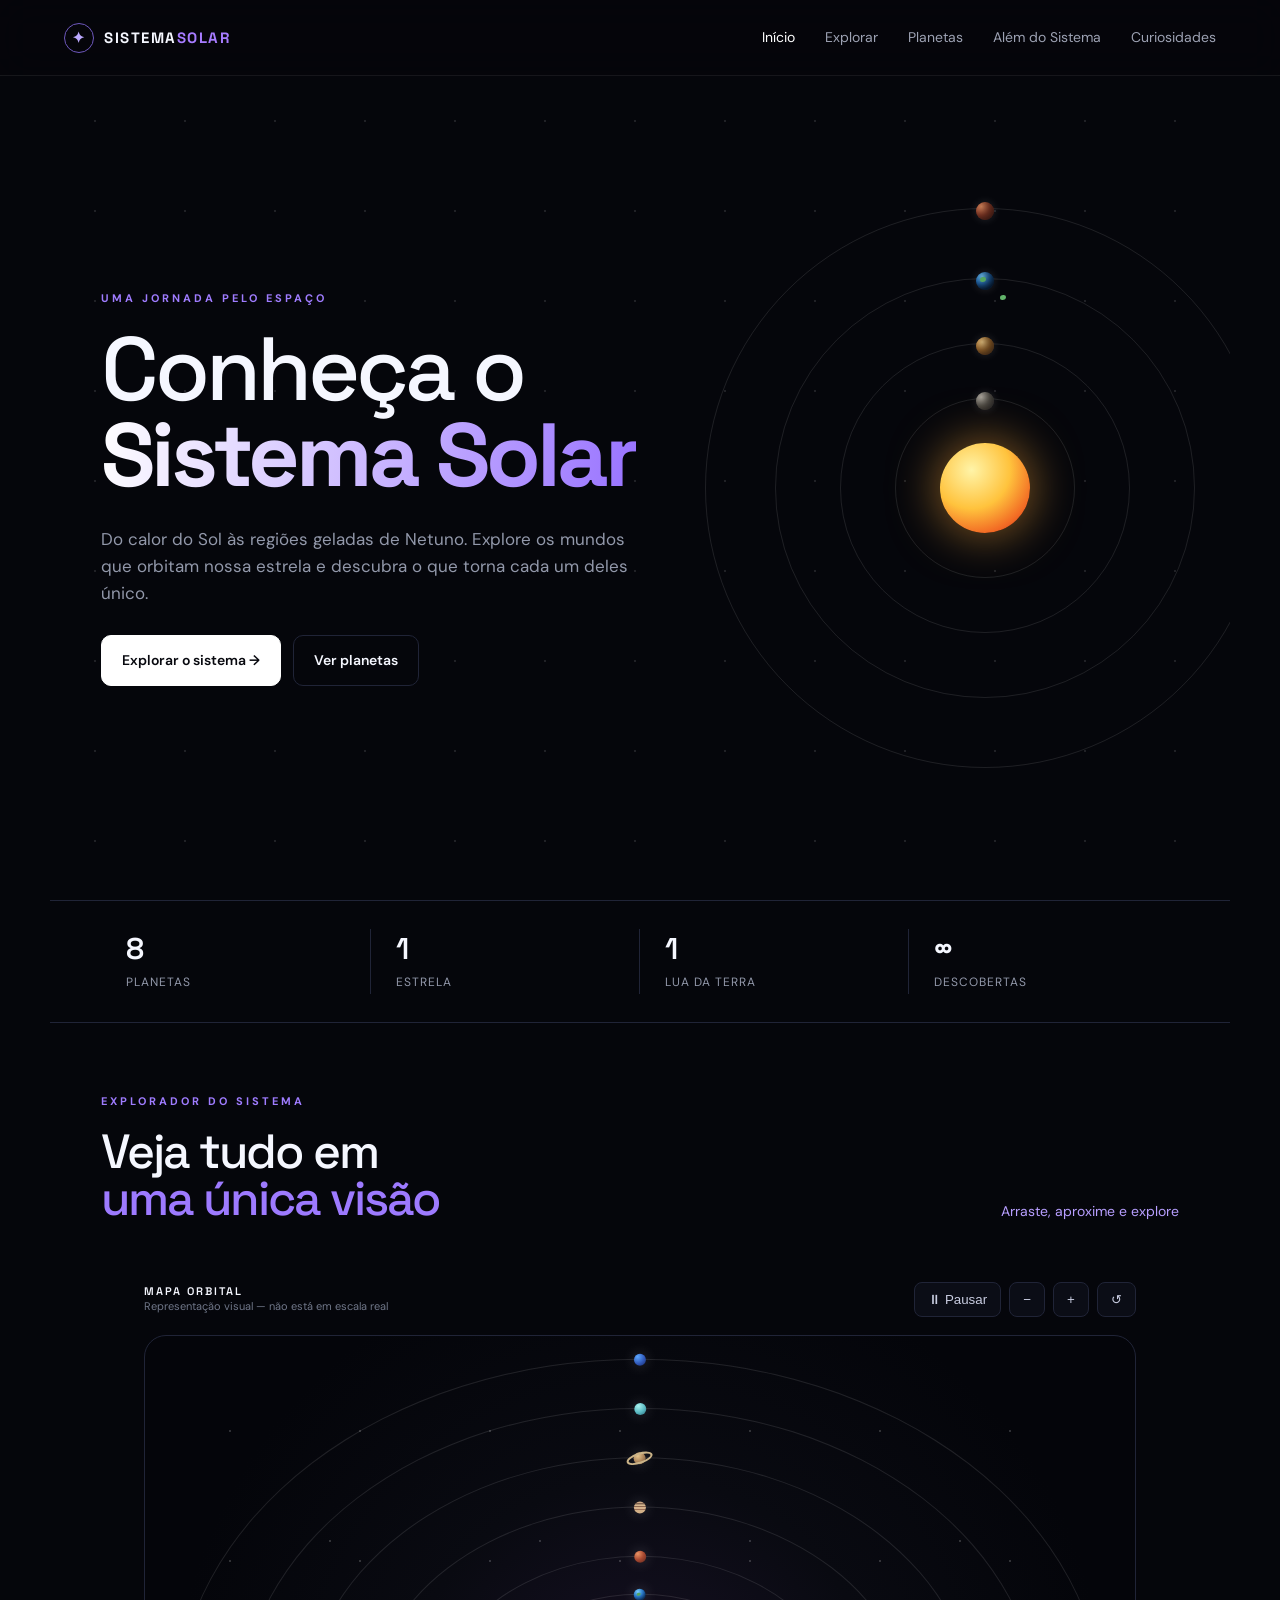
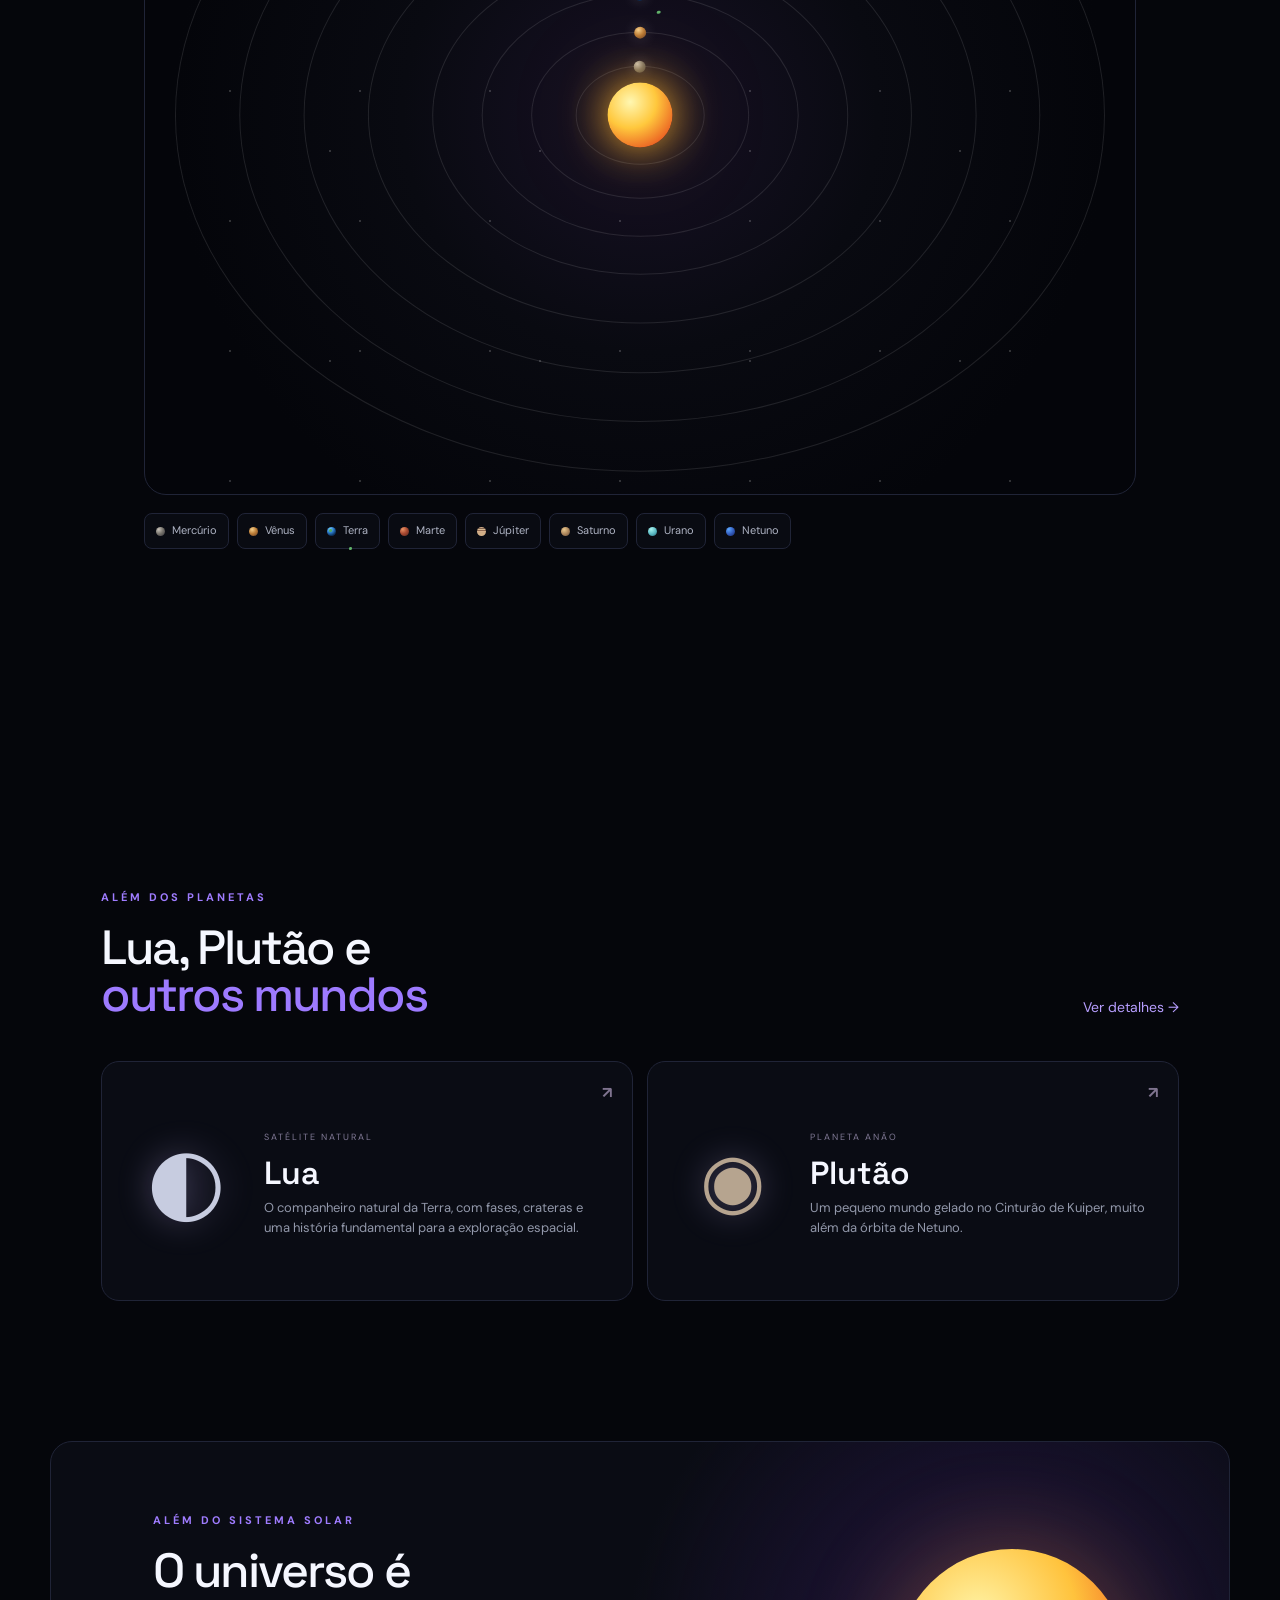
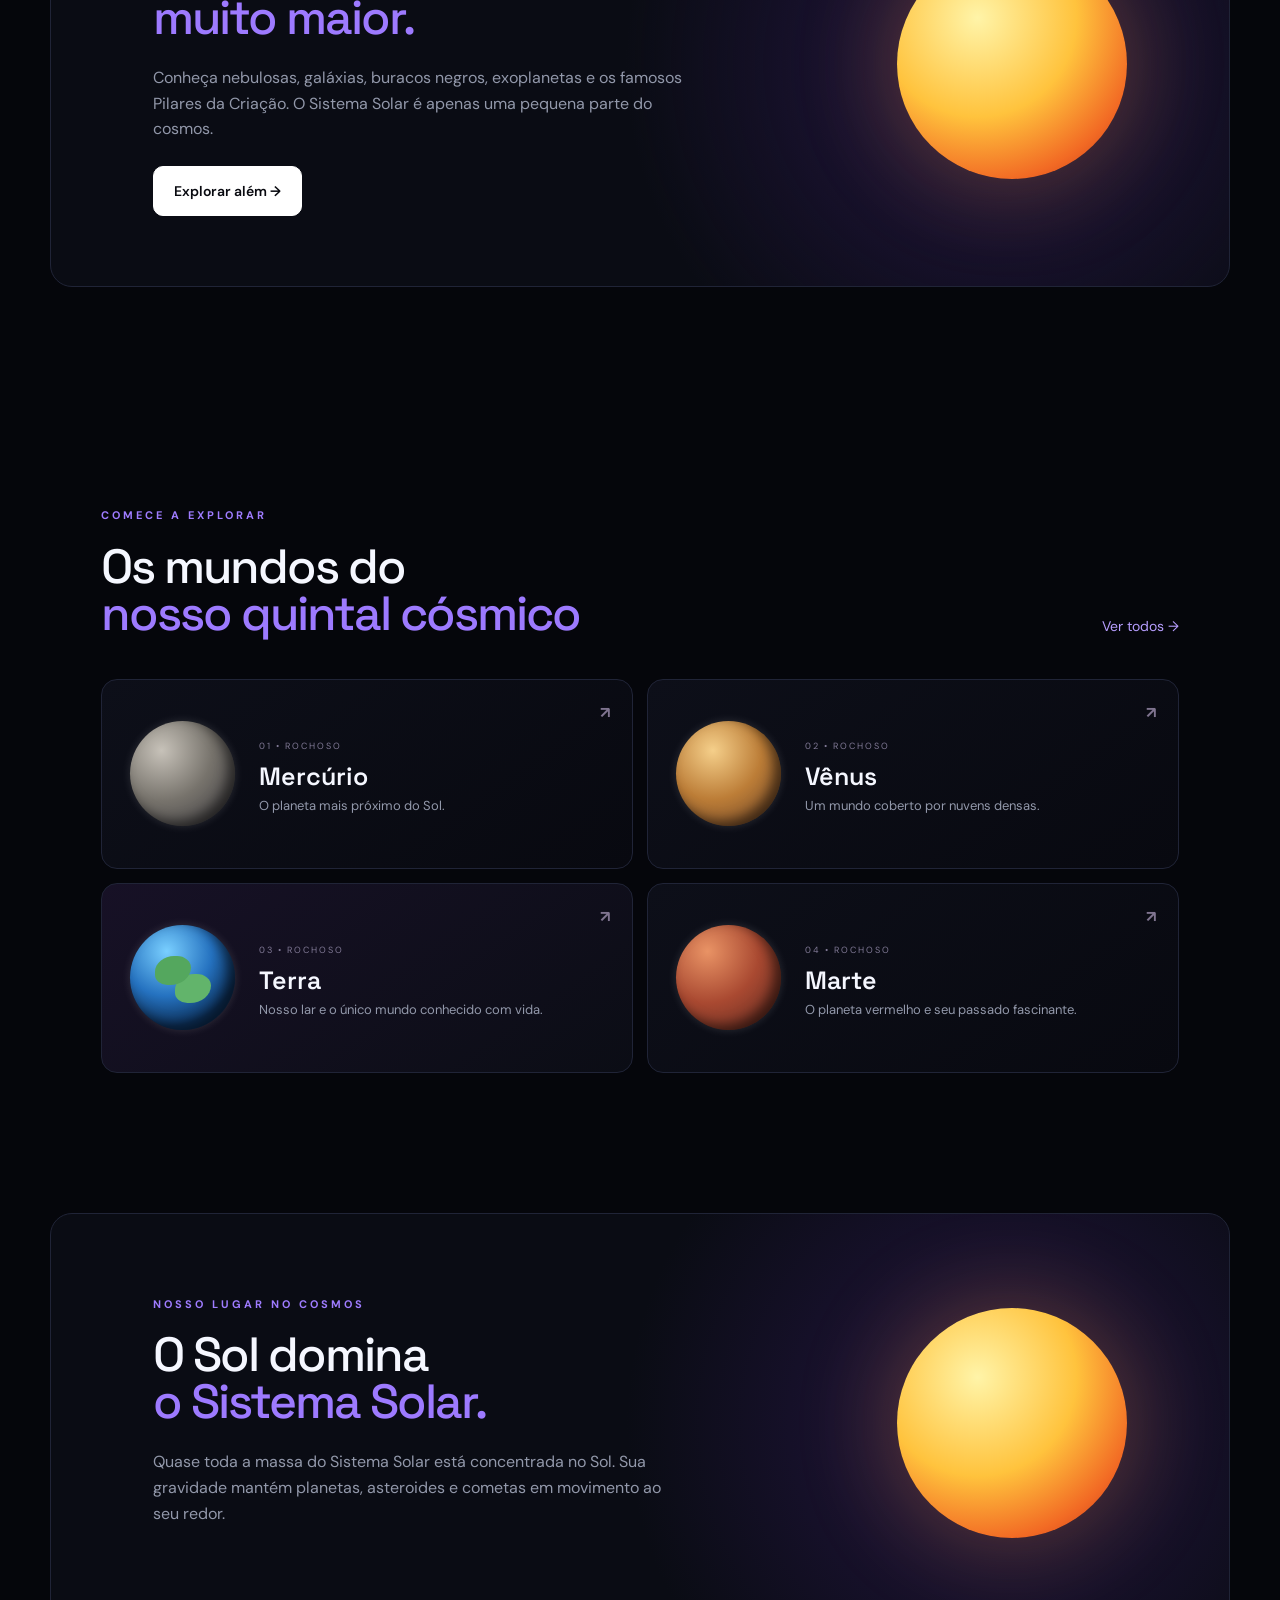
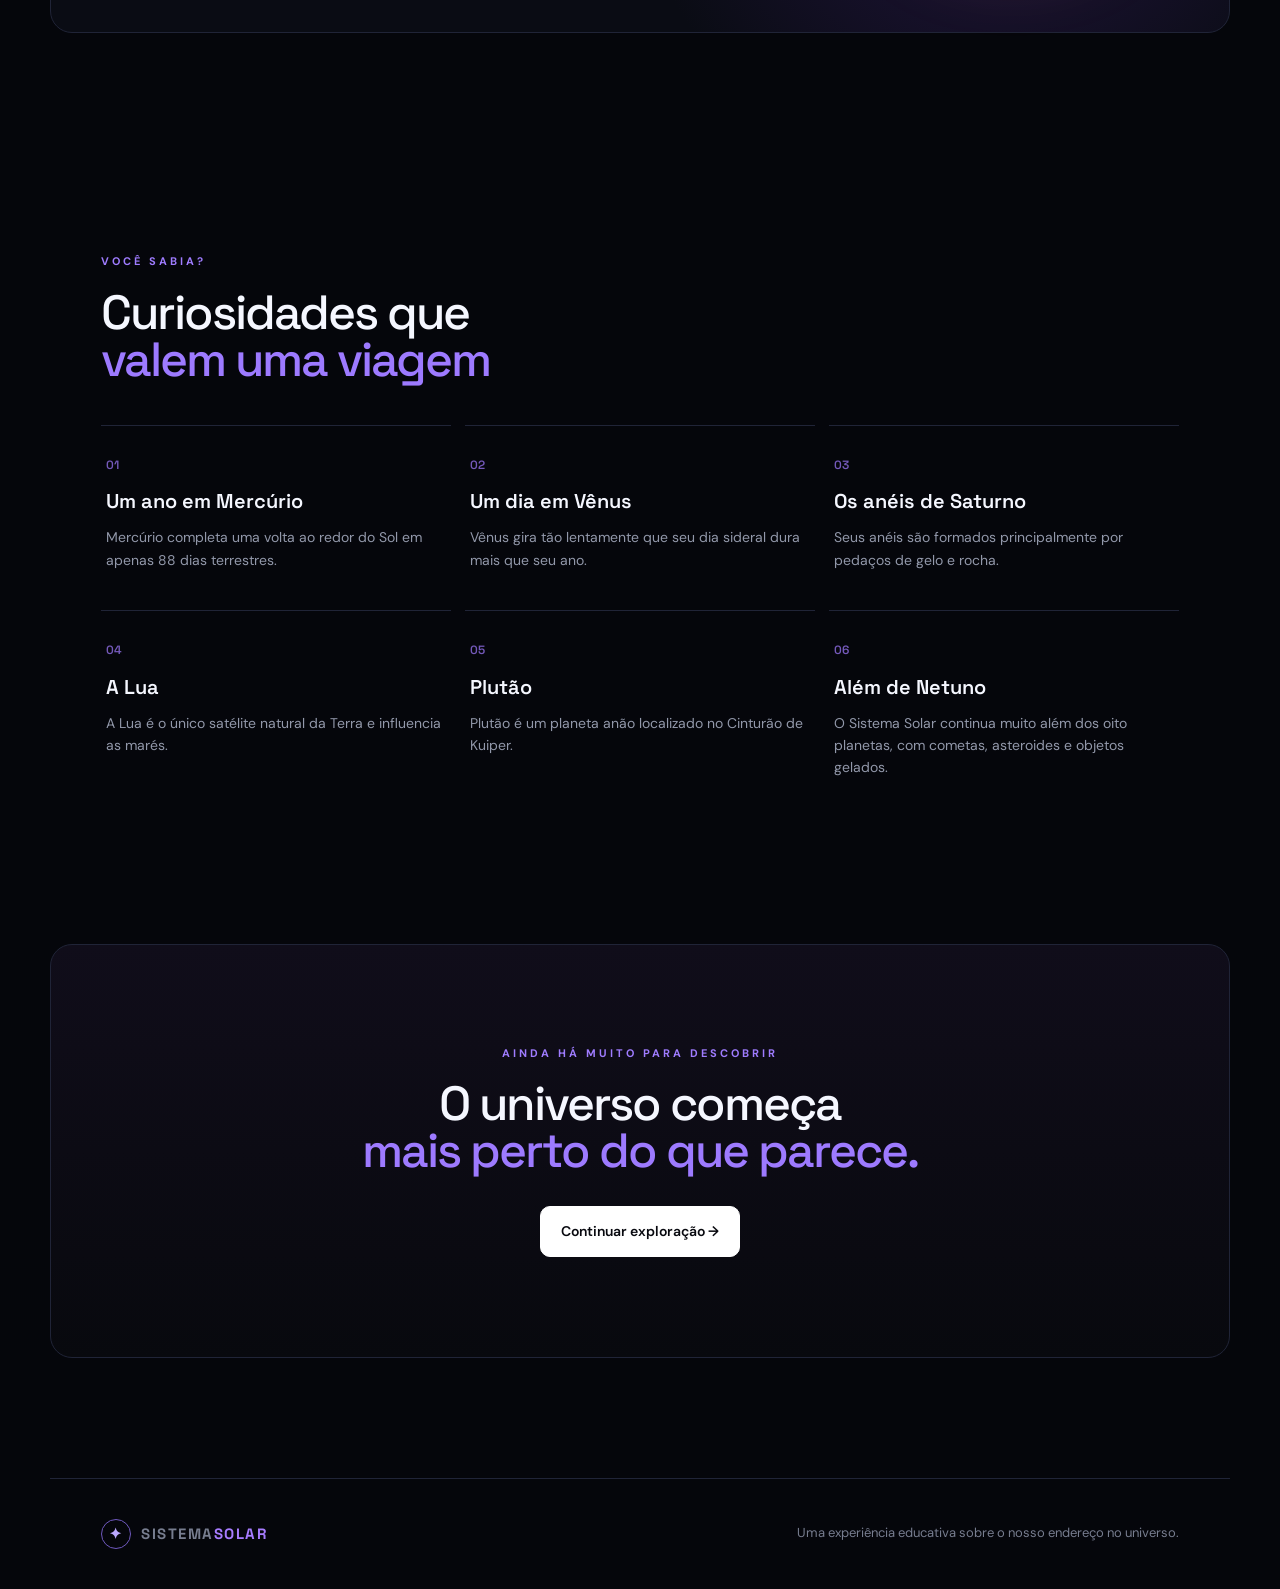
==== commit 22d0d27f: "feat: integrar area Além do Sistema ao inicio" ====
--- a/index.html
+++ b/index.html
@@ -1,17 +1 @@
-<!DOCTYPE html>
-<html lang="pt-BR">
-<head><meta charset="UTF-8"><meta name="viewport" content="width=device-width,initial-scale=1.0"><meta name="description" content="Explore o Sistema Solar em uma experiência interativa."><meta name="theme-color" content="#05060b"><link rel="manifest" href="manifest.json"><title>Sistema Solar | Explore o Universo</title><link rel="stylesheet" href="css/style.css"></head>
-<body>
-<header class="topbar"><a class="brand" href="#inicio"><b>✦</b><span>SISTEMA<span>SOLAR</span></span></a><button class="menu-toggle">☰</button><nav class="nav"><a class="active" href="#inicio">Início</a><a href="#explorar">Explorar</a><a href="planetas.html">Planetas</a><a href="#curiosidades">Curiosidades</a></nav></header>
-<main>
-<section class="hero" id="inicio"><div class="stars"></div><div class="hero-content"><p class="eyebrow">UMA JORNADA PELO ESPAÇO</p><h1>Conheça o<br><strong>Sistema Solar</strong></h1><p class="hero-text">Do calor do Sol às regiões geladas de Netuno. Explore os mundos que orbitam nossa estrela e descubra o que torna cada um deles único.</p><div class="hero-actions"><a class="btn primary" href="#explorar">Explorar o sistema →</a><a class="btn ghost" href="planetas.html">Ver planetas</a></div></div><div class="hero-system"><div class="orbit o1"><i class="planet mercury"></i></div><div class="orbit o2"><i class="planet venus"></i></div><div class="orbit o3"><i class="planet earth"></i></div><div class="orbit o4"><i class="planet mars"></i></div><div class="sun"></div></div></section>
-<section class="stats reveal"><div><strong>8</strong><span>planetas</span></div><div><strong>1</strong><span>estrela</span></div><div><strong>1</strong><span>Lua da Terra</span></div><div><strong>∞</strong><span>descobertas</span></div></section>
-<section class="section system-info reveal" id="explorar"><div class="section-heading"><div><p class="eyebrow">EXPLORADOR DO SISTEMA</p><h2>Veja tudo em<br><span>uma única visão</span></h2></div><p class="text-link">Arraste, aproxime e explore</p></div><div class="space-map"><div class="map-toolbar"><div><b>MAPA ORBITAL</b><span>Representação visual — não está em escala real</span></div><button id="mapPause" type="button">⏸ Pausar</button><button id="mapZoomOut" type="button">−</button><button id="mapZoomIn" type="button">+</button><button id="mapReset" type="button">↺</button></div><div class="solar-map" id="solarMap"><div class="map-sun" title="Sol"></div><div class="map-orbit m1"><a class="map-planet mercury" href="planetas.html#mercurio" title="Mercúrio"></a></div><div class="map-orbit m2"><a class="map-planet venus" href="planetas.html#venus" title="Vênus"></a></div><div class="map-orbit m3"><a class="map-planet earth" href="planetas.html#terra" title="Terra"></a></div><div class="map-orbit m4"><a class="map-planet mars" href="planetas.html#marte" title="Marte"></a></div><div class="map-orbit m5"><a class="map-planet jupiter" href="planetas.html#jupiter" title="Júpiter"></a></div><div class="map-orbit m6"><a class="map-planet saturn" href="planetas.html#saturno" title="Saturno"></a></div><div class="map-orbit m7"><a class="map-planet uranus" href="planetas.html#urano" title="Urano"></a></div><div class="map-orbit m8"><a class="map-planet neptune" href="planetas.html#netuno" title="Netuno"></a></div></div><div class="map-legend"><a href="planetas.html#mercurio"><i class="mercury"></i>Mercúrio</a><a href="planetas.html#venus"><i class="venus"></i>Vênus</a><a href="planetas.html#terra"><i class="earth"></i>Terra</a><a href="planetas.html#marte"><i class="mars"></i>Marte</a><a href="planetas.html#jupiter"><i class="jupiter"></i>Júpiter</a><a href="planetas.html#saturno"><i class="saturn"></i>Saturno</a><a href="planetas.html#urano"><i class="uranus"></i>Urano</a><a href="planetas.html#netuno"><i class="neptune"></i>Netuno</a></div></div></section>
-<section class="section reveal"><div class="section-heading"><div><p class="eyebrow">ALÉM DOS PLANETAS</p><h2>Dois mundos que<br><span>também merecem atenção</span></h2></div></div><div class="special-grid"><a class="special-card" href="planetas.html#lua"><span>◐</span><div><small>SATÉLITE NATURAL</small><h3>Lua</h3><p>O companheiro natural da Terra, com fases, crateras e uma história fundamental para a exploração espacial.</p></div><b>↗</b></a><a class="special-card pluto" href="planetas.html#plutao"><span>◉</span><div><small>PLANETA ANÃO</small><h3>Plutão</h3><p>Um pequeno mundo gelado no Cinturão de Kuiper, muito além da órbita de Netuno.</p></div><b>↗</b></a></div></section>
-<section class="section reveal"><div class="section-heading"><div><p class="eyebrow">COMECE A EXPLORAR</p><h2>Os mundos do<br><span>nosso quintal cósmico</span></h2></div><a class="text-link" href="planetas.html">Ver todos →</a></div><div class="planet-grid"><a class="planet-card" href="planetas.html#mercurio"><div class="planet large mercury"></div><div><small>01 • ROCHOSO</small><h3>Mercúrio</h3><p>O planeta mais próximo do Sol.</p></div><b>↗</b></a><a class="planet-card" href="planetas.html#venus"><div class="planet large venus"></div><div><small>02 • ROCHOSO</small><h3>Vênus</h3><p>Um mundo coberto por nuvens densas.</p></div><b>↗</b></a><a class="planet-card featured" href="planetas.html#terra"><div class="planet large earth"></div><div><small>03 • ROCHOSO</small><h3>Terra</h3><p>Nosso lar e o único mundo conhecido com vida.</p></div><b>↗</b></a><a class="planet-card" href="planetas.html#marte"><div class="planet large mars"></div><div><small>04 • ROCHOSO</small><h3>Marte</h3><p>O planeta vermelho e seu passado fascinante.</p></div><b>↗</b></a></div></section>
-<section class="feature reveal"><div><p class="eyebrow">NOSSO LUGAR NO COSMOS</p><h2>O Sol domina<br><span>o Sistema Solar.</span></h2><p>Quase toda a massa do Sistema Solar está concentrada no Sol. Sua gravidade mantém planetas, asteroides e cometas em movimento ao seu redor.</p></div><div class="sun huge"></div></section>
-<section class="section reveal" id="curiosidades"><div class="section-heading"><div><p class="eyebrow">VOCÊ SABIA?</p><h2>Curiosidades que<br><span>valem uma viagem</span></h2></div></div><div class="facts"><article><span>01</span><h3>Um ano em Mercúrio</h3><p>Mercúrio completa uma volta ao redor do Sol em apenas 88 dias terrestres.</p></article><article><span>02</span><h3>Um dia em Vênus</h3><p>Vênus gira tão lentamente que seu dia sideral dura mais que seu ano.</p></article><article><span>03</span><h3>Os anéis de Saturno</h3><p>Seus anéis são formados principalmente por pedaços de gelo e rocha.</p></article><article><span>04</span><h3>A Lua</h3><p>A Lua é o único satélite natural da Terra e influencia as marés.</p></article><article><span>05</span><h3>Plutão</h3><p>Plutão é um planeta anão localizado no Cinturão de Kuiper.</p></article><article><span>06</span><h3>Além de Netuno</h3><p>O Sistema Solar continua muito além dos oito planetas, com cometas, asteroides e objetos gelados.</p></article></div></section>
-<section class="cta reveal"><p class="eyebrow">AINDA HÁ MUITO PARA DESCOBRIR</p><h2>O universo começa<br><span>mais perto do que parece.</span></h2><a class="btn primary" href="#explorar">Explorar novamente →</a></section></main>
-<footer><div class="brand"><b>✦</b><span>SISTEMA<span>SOLAR</span></span></div><p>Uma experiência educativa sobre o nosso endereço no universo.</p></footer>
-<script src="js/app.js"></script><script>const map=document.getElementById('solarMap'),pause=document.getElementById('mapPause');let zoom=1,paused=false;if(pause){pause.onclick=()=>{paused=!paused;map.classList.toggle('paused',paused);pause.textContent=paused?'▶ Continuar':'⏸ Pausar'}}document.getElementById('mapZoomIn').onclick=()=>{zoom=Math.min(1.55,zoom+.12);map.style.transform='scale('+zoom+')'};document.getElementById('mapZoomOut').onclick=()=>{zoom=Math.max(.75,zoom-.12);map.style.transform='scale('+zoom+')'};document.getElementById('mapReset').onclick=()=>{zoom=1;map.style.transform='scale(1)';paused=false;map.classList.remove('paused');pause.textContent='⏸ Pausar'};if('serviceWorker'in navigator)window.addEventListener('load',()=>navigator.serviceWorker.register('service-worker.js'));</script>
-</body></html>+<!DOCTYPE html><html lang="pt-BR"><head><meta charset="UTF-8"><meta name="viewport" content="width=device-width,initial-scale=1.0"><meta name="description" content="Explore o Sistema Solar e o universo em uma experiência interativa."><meta name="theme-color" content="#05060b"><link rel="manifest" href="manifest.json"><title>Sistema Solar | Explore o Universo</title><link rel="stylesheet" href="css/style.css"></head><body><header class="topbar"><a class="brand" href="#inicio"><b>✦</b><span>SISTEMA<span>SOLAR</span></span></a><button class="menu-toggle">☰</button><nav class="nav"><a class="active" href="#inicio">Início</a><a href="#explorar">Explorar</a><a href="planetas.html">Planetas</a><a href="universo.html">Além do Sistema</a><a href="#curiosidades">Curiosidades</a></nav></header><main><section class="hero" id="inicio"><div class="stars"></div><div class="hero-content"><p class="eyebrow">UMA JORNADA PELO ESPAÇO</p><h1>Conheça o<br><strong>Sistema Solar</strong></h1><p class="hero-text">Do calor do Sol às regiões geladas de Netuno. Explore os mundos que orbitam nossa estrela e descubra o que torna cada um deles único.</p><div class="hero-actions"><a class="btn primary" href="#explorar">Explorar o sistema →</a><a class="btn ghost" href="planetas.html">Ver planetas</a></div></div><div class="hero-system"><div class="orbit o1"><i class="planet mercury"></i></div><div class="orbit o2"><i class="planet venus"></i></div><div class="orbit o3"><i class="planet earth"></i></div><div class="orbit o4"><i class="planet mars"></i></div><div class="sun"></div></div></section><section class="stats reveal"><div><strong>8</strong><span>planetas</span></div><div><strong>1</strong><span>estrela</span></div><div><strong>1</strong><span>Lua da Terra</span></div><div><strong>∞</strong><span>descobertas</span></div></section><section class="section system-info reveal" id="explorar"><div class="section-heading"><div><p class="eyebrow">EXPLORADOR DO SISTEMA</p><h2>Veja tudo em<br><span>uma única visão</span></h2></div><p class="text-link">Arraste, aproxime e explore</p></div><div class="space-map"><div class="map-toolbar"><div><b>MAPA ORBITAL</b><span>Representação visual — não está em escala real</span></div><button id="mapPause" type="button">⏸ Pausar</button><button id="mapZoomOut" type="button">−</button><button id="mapZoomIn" type="button">+</button><button id="mapReset" type="button">↺</button></div><div class="solar-map" id="solarMap"><div class="map-sun" title="Sol"></div><div class="map-orbit m1"><a class="map-planet mercury" href="planetas.html#mercurio" title="Mercúrio"></a></div><div class="map-orbit m2"><a class="map-planet venus" href="planetas.html#venus" title="Vênus"></a></div><div class="map-orbit m3"><a class="map-planet earth" href="planetas.html#terra" title="Terra"></a></div><div class="map-orbit m4"><a class="map-planet mars" href="planetas.html#marte" title="Marte"></a></div><div class="map-orbit m5"><a class="map-planet jupiter" href="planetas.html#jupiter" title="Júpiter"></a></div><div class="map-orbit m6"><a class="map-planet saturn" href="planetas.html#saturno" title="Saturno"></a></div><div class="map-orbit m7"><a class="map-planet uranus" href="planetas.html#urano" title="Urano"></a></div><div class="map-orbit m8"><a class="map-planet neptune" href="planetas.html#netuno" title="Netuno"></a></div></div><div class="map-legend"><a href="planetas.html#mercurio"><i class="mercury"></i>Mercúrio</a><a href="planetas.html#venus"><i class="venus"></i>Vênus</a><a href="planetas.html#terra"><i class="earth"></i>Terra</a><a href="planetas.html#marte"><i class="mars"></i>Marte</a><a href="planetas.html#jupiter"><i class="jupiter"></i>Júpiter</a><a href="planetas.html#saturno"><i class="saturn"></i>Saturno</a><a href="planetas.html#urano"><i class="uranus"></i>Urano</a><a href="planetas.html#netuno"><i class="neptune"></i>Netuno</a></div></div></section><section class="section reveal"><div class="section-heading"><div><p class="eyebrow">ALÉM DOS PLANETAS</p><h2>Lua, Plutão e<br><span>outros mundos</span></h2></div><a class="text-link" href="planetas.html">Ver detalhes →</a></div><div class="special-grid"><a class="special-card" href="planetas.html#lua"><span>◐</span><div><small>SATÉLITE NATURAL</small><h3>Lua</h3><p>O companheiro natural da Terra, com fases, crateras e uma história fundamental para a exploração espacial.</p></div><b>↗</b></a><a class="special-card pluto" href="planetas.html#plutao"><span>◉</span><div><small>PLANETA ANÃO</small><h3>Plutão</h3><p>Um pequeno mundo gelado no Cinturão de Kuiper, muito além da órbita de Netuno.</p></div><b>↗</b></a></div></section><section class="feature reveal"><div><p class="eyebrow">ALÉM DO SISTEMA SOLAR</p><h2>O universo é<br><span>muito maior.</span></h2><p>Conheça nebulosas, galáxias, buracos negros, exoplanetas e os famosos Pilares da Criação. O Sistema Solar é apenas uma pequena parte do cosmos.</p><a class="btn primary" href="universo.html">Explorar além →</a></div><div class="sun huge"></div></section><section class="section reveal"><div class="section-heading"><div><p class="eyebrow">COMECE A EXPLORAR</p><h2>Os mundos do<br><span>nosso quintal cósmico</span></h2></div><a class="text-link" href="planetas.html">Ver todos →</a></div><div class="planet-grid"><a class="planet-card" href="planetas.html#mercurio"><div class="planet large mercury"></div><div><small>01 • ROCHOSO</small><h3>Mercúrio</h3><p>O planeta mais próximo do Sol.</p></div><b>↗</b></a><a class="planet-card" href="planetas.html#venus"><div class="planet large venus"></div><div><small>02 • ROCHOSO</small><h3>Vênus</h3><p>Um mundo coberto por nuvens densas.</p></div><b>↗</b></a><a class="planet-card featured" href="planetas.html#terra"><div class="planet large earth"></div><div><small>03 • ROCHOSO</small><h3>Terra</h3><p>Nosso lar e o único mundo conhecido com vida.</p></div><b>↗</b></a><a class="planet-card" href="planetas.html#marte"><div class="planet large mars"></div><div><small>04 • ROCHOSO</small><h3>Marte</h3><p>O planeta vermelho e seu passado fascinante.</p></div><b>↗</b></a></div></section><section class="feature reveal"><div><p class="eyebrow">NOSSO LUGAR NO COSMOS</p><h2>O Sol domina<br><span>o Sistema Solar.</span></h2><p>Quase toda a massa do Sistema Solar está concentrada no Sol. Sua gravidade mantém planetas, asteroides e cometas em movimento ao seu redor.</p></div><div class="sun huge"></div></section><section class="section reveal" id="curiosidades"><div class="section-heading"><div><p class="eyebrow">VOCÊ SABIA?</p><h2>Curiosidades que<br><span>valem uma viagem</span></h2></div></div><div class="facts"><article><span>01</span><h3>Um ano em Mercúrio</h3><p>Mercúrio completa uma volta ao redor do Sol em apenas 88 dias terrestres.</p></article><article><span>02</span><h3>Um dia em Vênus</h3><p>Vênus gira tão lentamente que seu dia sideral dura mais que seu ano.</p></article><article><span>03</span><h3>Os anéis de Saturno</h3><p>Seus anéis são formados principalmente por pedaços de gelo e rocha.</p></article><article><span>04</span><h3>A Lua</h3><p>A Lua é o único satélite natural da Terra e influencia as marés.</p></article><article><span>05</span><h3>Plutão</h3><p>Plutão é um planeta anão localizado no Cinturão de Kuiper.</p></article><article><span>06</span><h3>Além de Netuno</h3><p>O Sistema Solar continua muito além dos oito planetas, com cometas, asteroides e objetos gelados.</p></article></div></section><section class="cta reveal"><p class="eyebrow">AINDA HÁ MUITO PARA DESCOBRIR</p><h2>O universo começa<br><span>mais perto do que parece.</span></h2><a class="btn primary" href="universo.html">Continuar exploração →</a></section></main><footer><div class="brand"><b>✦</b><span>SISTEMA<span>SOLAR</span></span></div><p>Uma experiência educativa sobre o nosso endereço no universo.</p></footer><script src="js/app.js"></script><script>const map=document.getElementById('solarMap'),pause=document.getElementById('mapPause');let zoom=1,paused=false;if(pause){pause.onclick=()=>{paused=!paused;map.classList.toggle('paused',paused);pause.textContent=paused?'▶ Continuar':'⏸ Pausar'}}document.getElementById('mapZoomIn').onclick=()=>{zoom=Math.min(1.55,zoom+.12);map.style.transform='scale('+zoom+')'};document.getElementById('mapZoomOut').onclick=()=>{zoom=Math.max(.75,zoom-.12);map.style.transform='scale('+zoom+')'};document.getElementById('mapReset').onclick=()=>{zoom=1;map.style.transform='scale(1)';paused=false;map.classList.remove('paused');pause.textContent='⏸ Pausar'};if('serviceWorker'in navigator)window.addEventListener('load',()=>navigator.serviceWorker.register('service-worker.js'));</script></body></html>
